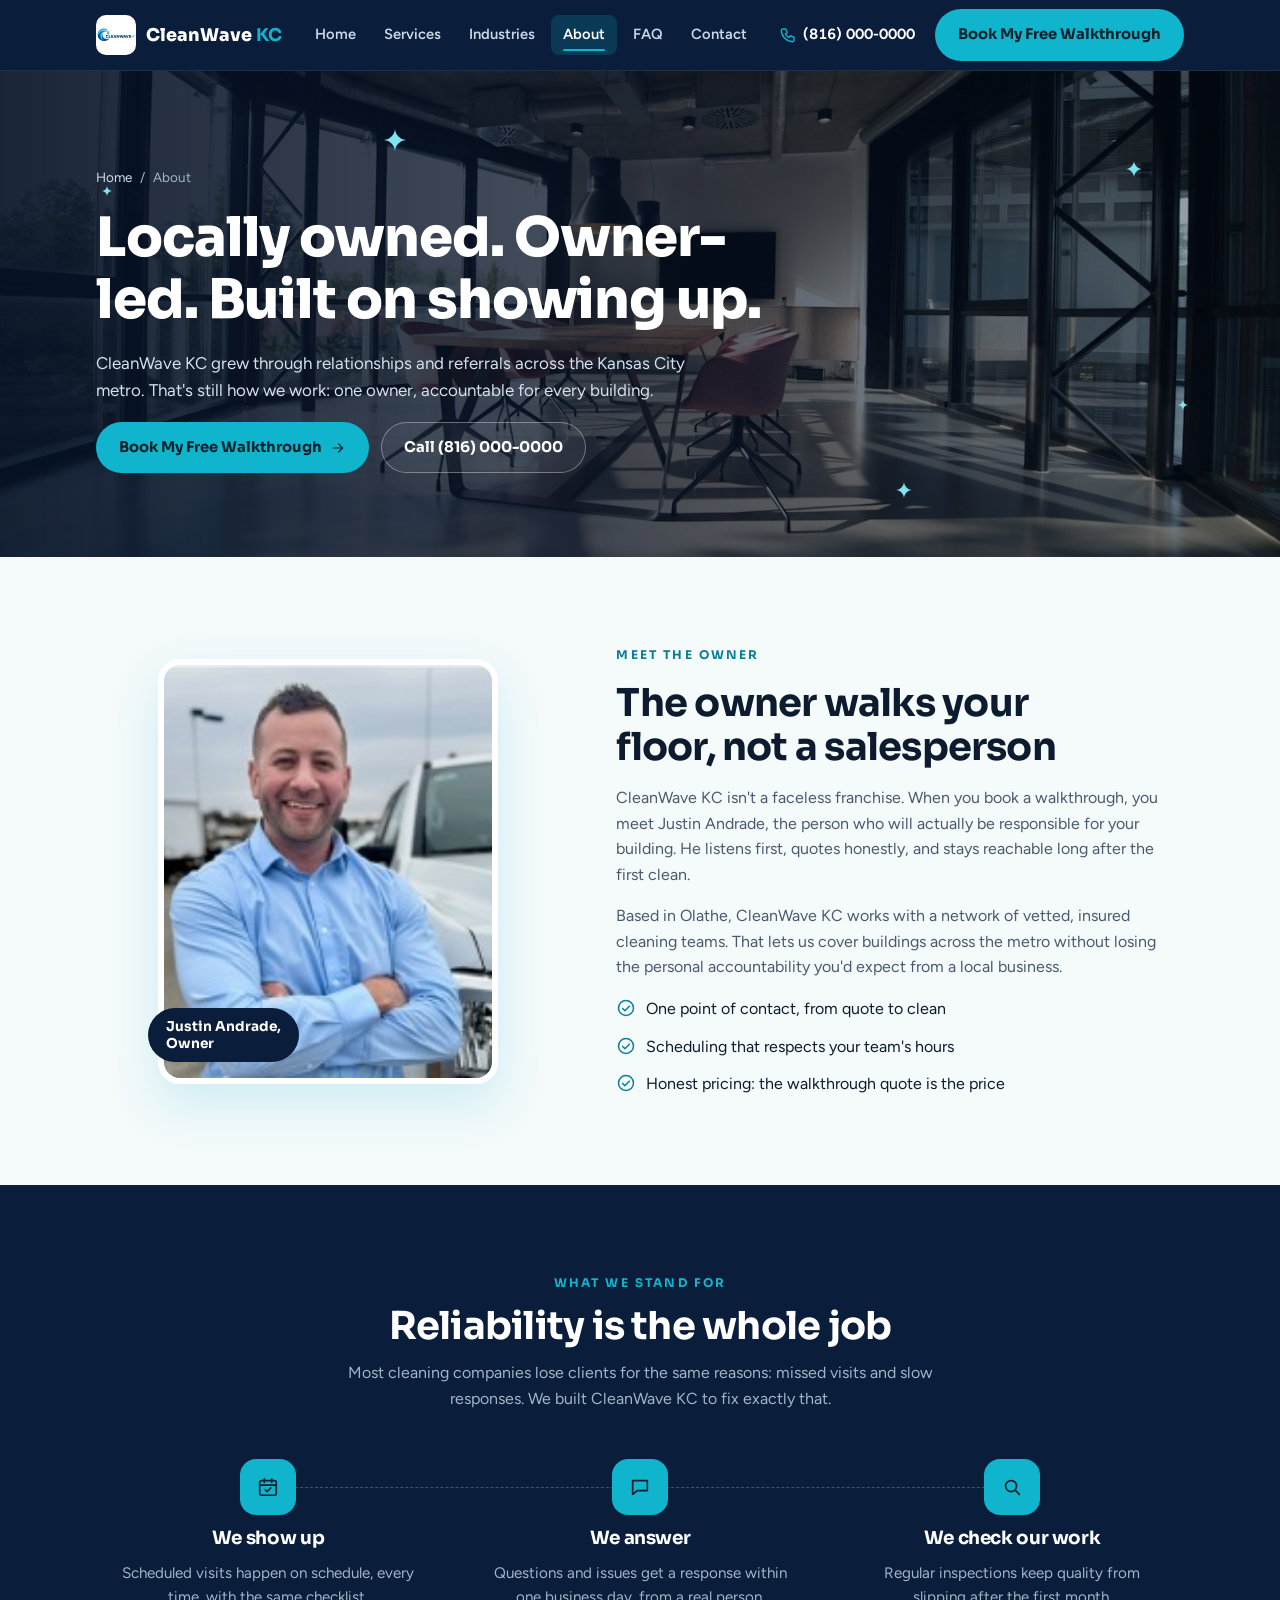
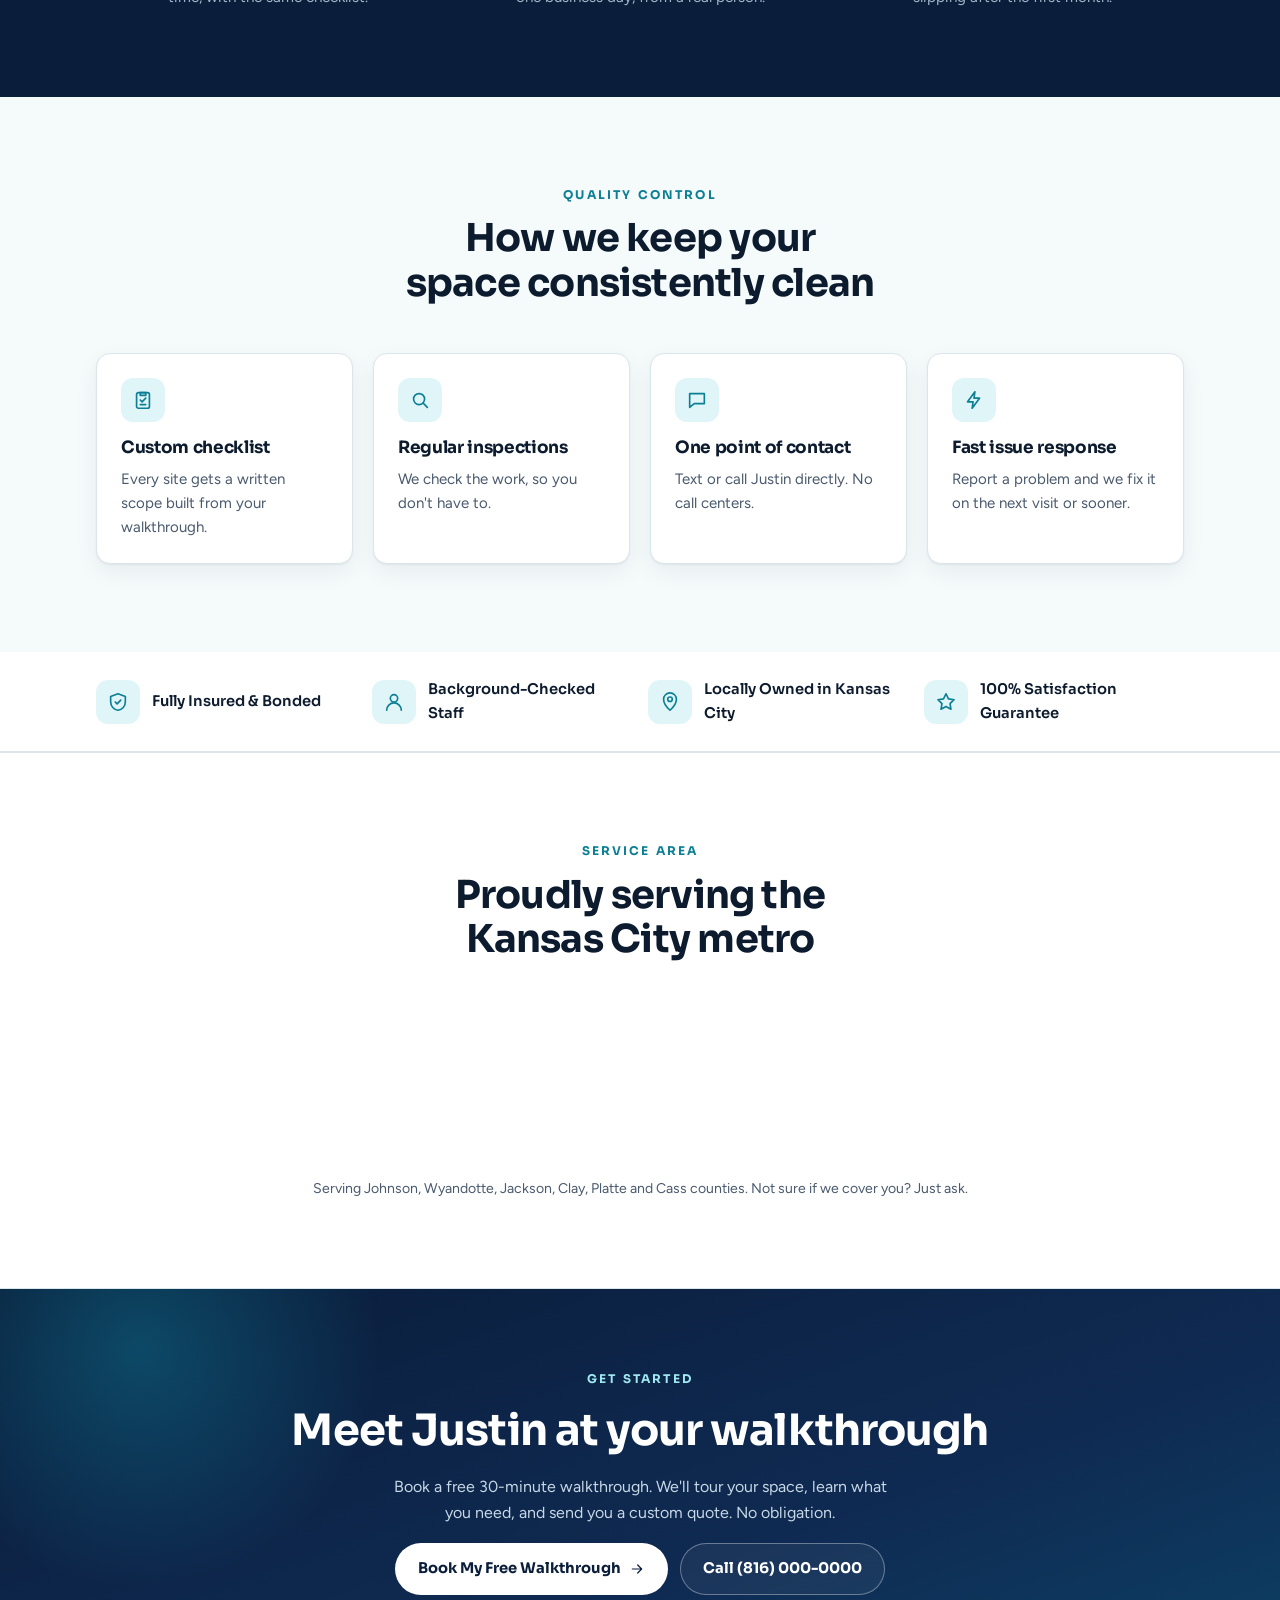
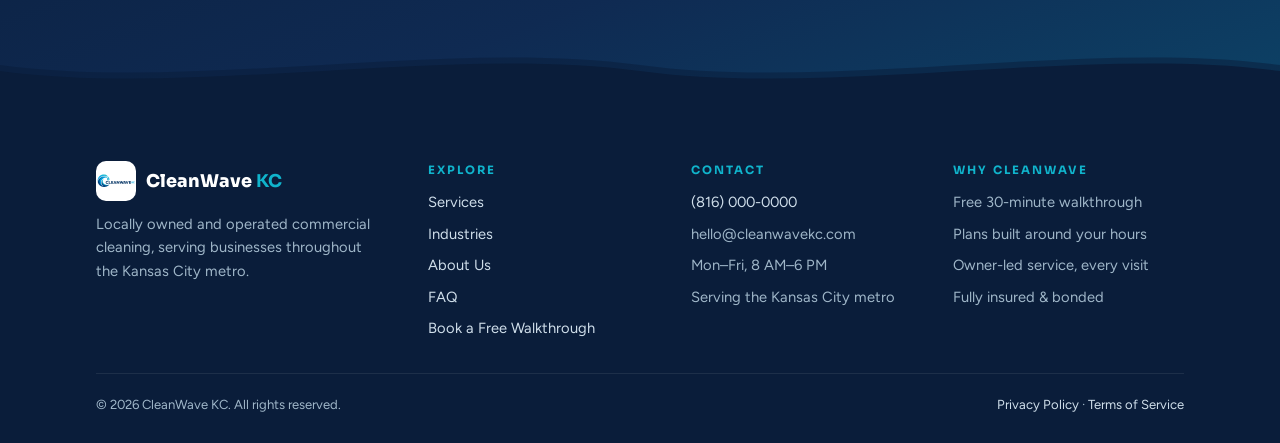
==== about.html @ 4d19da0a "CleanWave KC multi-page website Co-Authored-By: Claude Opus 5.5 <noreply@anthropic.com> Claude-Sessi" ====
<!doctype html>
<html lang="en">
<head>
<meta charset="utf-8">
<meta name="viewport" content="width=device-width, initial-scale=1, viewport-fit=cover">
<title>About · CleanWave KC</title>
<meta name="claude:viewport-fit-sides" content="cover">
<link rel="preconnect" href="https://fonts.googleapis.com"><link rel="preconnect" href="https://fonts.gstatic.com" crossorigin><link rel="stylesheet" href="https://fonts.googleapis.com/css2?family=Sora:wght@500;600;700;800&family=Figtree:wght@400;500;600;700&display=swap">
<link rel="stylesheet" href="styles.css">
<style>:root{padding-top:env(safe-area-inset-top,0px);padding-bottom:env(safe-area-inset-bottom,0px)}[hidden]{display:none!important}</style>
</head>
<body>
<svg width="0" height="0" style="position:absolute" aria-hidden="true"><defs>
<symbol id="i-check" viewBox="0 0 24 24"><circle cx="12" cy="12" r="9"/><path d="m8 12.5 2.7 2.7L16 9.8"/></symbol>
<symbol id="i-x" viewBox="0 0 24 24"><circle cx="12" cy="12" r="9"/><path d="m9 9 6 6M15 9l-6 6"/></symbol>
<symbol id="i-arrow" viewBox="0 0 24 24"><path d="M5 12h14M13 6l6 6-6 6"/></symbol>
<symbol id="i-phone" viewBox="0 0 24 24"><path d="M5 4h4l2 5-2.5 1.5a11 11 0 0 0 5 5L15 13l5 2v4a2 2 0 0 1-2 2A16 16 0 0 1 3 6a2 2 0 0 1 2-2"/></symbol>
<symbol id="i-mail" viewBox="0 0 24 24"><rect x="3" y="5" width="18" height="14" rx="2"/><path d="m3 7 9 6 9-6"/></symbol>
<symbol id="i-clock" viewBox="0 0 24 24"><circle cx="12" cy="12" r="9"/><path d="M12 7v5l3 2"/></symbol>
<symbol id="i-shield" viewBox="0 0 24 24"><path d="M12 3 4 6v6c0 4.5 3.4 8.3 8 9 4.6-.7 8-4.5 8-9V6z"/><path d="m9 12 2 2 4-4"/></symbol>
<symbol id="i-user" viewBox="0 0 24 24"><circle cx="12" cy="8" r="4"/><path d="M4 21a8 8 0 0 1 16 0"/></symbol>
<symbol id="i-pin" viewBox="0 0 24 24"><path d="M12 21s-7-6.2-7-12a7 7 0 0 1 14 0c0 5.8-7 12-7 12z"/><circle cx="12" cy="9" r="2.5"/></symbol>
<symbol id="i-star" viewBox="0 0 24 24"><path d="m12 3 2.7 5.6 6.1.9-4.4 4.3 1 6.1L12 17l-5.4 2.9 1-6.1-4.4-4.3 6.1-.9z"/></symbol>
<symbol id="i-cal" viewBox="0 0 24 24"><rect x="3" y="5" width="18" height="16" rx="2"/><path d="M3 10h18M8 3v4M16 3v4M9 15l2 2 4-4"/></symbol>
<symbol id="i-clip" viewBox="0 0 24 24"><rect x="5" y="4" width="14" height="17" rx="2"/><path d="M9 4h6v3H9zM9 12l2 2 4-4M9 17h6"/></symbol>
<symbol id="i-walk" viewBox="0 0 24 24"><circle cx="13" cy="4" r="2"/><path d="m9 21 2-6 3 3v3M7 12l3-4 4 1 3 3M11 15l-1-5"/></symbol>
<symbol id="i-doc" viewBox="0 0 24 24"><path d="M6 3h8l4 4v14H6z"/><path d="M14 3v4h4M9 12h6M9 16h6"/></symbol>
<symbol id="i-search" viewBox="0 0 24 24"><circle cx="11" cy="11" r="6"/><path d="m20 20-4.5-4.5"/></symbol>
<symbol id="i-chat" viewBox="0 0 24 24"><path d="M4 5h16v11H9l-5 4z"/></symbol>
<symbol id="i-bolt" viewBox="0 0 24 24"><path d="M13 3 5 14h6l-1 7 8-11h-6z"/></symbol>
<symbol id="i-menu" viewBox="0 0 24 24"><path d="M4 7h16M4 12h16M4 17h16"/></symbol>
<symbol id="i-leaf" viewBox="0 0 24 24"><path d="M5 19c0-8 5-14 15-14 0 10-6 15-14 15"/><path d="M5 19 13 11"/></symbol>
<symbol id="i-key" viewBox="0 0 24 24"><circle cx="8" cy="14" r="4"/><path d="m11 11 9-9M17 5l2 2M15 7l2 2"/></symbol>
</defs></svg>
<header class="top">
  <div class="wrap">
    <a class="logo" href="index.html"><img src="img/logo.png" alt="CleanWave KC logo"><span>CleanWave <b>KC</b></span></a>
    <nav class="nav" aria-label="Main"><a href="index.html">Home</a><a href="services.html">Services</a><a href="industries.html">Industries</a><a href="about.html" aria-current="page">About</a><a href="faq.html">FAQ</a><a href="quote.html">Contact</a></nav>
    <a class="phone" href="tel:+18160000000"><svg class="ico"><use href="#i-phone"/></svg>(816) 000-0000</a>
    <a class="btn btn-teal" href="quote.html">Book My Free Walkthrough</a>
    <button class="burger" id="burger" aria-label="Open menu" aria-expanded="false"><svg class="ico" style="width:26px;height:26px"><use href="#i-menu"/></svg></button>
  </div>
  <nav class="mnav" id="mnav" aria-label="Mobile"><a href="index.html">Home</a><a href="services.html">Services</a><a href="industries.html">Industries</a><a href="about.html" aria-current="page">About</a><a href="faq.html">FAQ</a><a href="quote.html">Contact</a><a href="tel:+18160000000">Call (816) 000-0000</a><a class="btn btn-teal" href="quote.html">Book My Free Walkthrough</a></nav>
</header>
<main>
<section class="hero phero" style="background-image:url('img/hero-about.jpg')">
  <div class="wrap">
    <nav class="crumbs" aria-label="Breadcrumb"><a href="index.html">Home</a><span>/</span><span>About</span></nav>
    <h1>Locally owned. Owner-led. Built on showing up.</h1>
    <p class="lede">CleanWave KC grew through relationships and referrals across the Kansas City metro. That's still how we work: one owner, accountable for every building.</p>
    <div class="ctas"><a class="btn btn-teal" href="quote.html">Book My Free Walkthrough <svg class="ico"><use href="#i-arrow"/></svg></a><a class="btn btn-ghost" href="tel:+18160000000">Call (816) 000-0000</a></div>
  </div>
</section>
<section class="sec"><div class="wrap owner">
  <div class="photo"><img src="img/justin.jpg" alt="Justin Andrade, owner of CleanWave KC"><span class="tag">Justin Andrade,<br>Owner</span></div>
  <div class="copy">
    <span class="eyebrow">Meet the owner</span>
    <h2>The owner walks your floor, not a salesperson</h2>
    <p>CleanWave KC isn't a faceless franchise. When you book a walkthrough, you meet Justin Andrade, the person who will actually be responsible for your building. He listens first, quotes honestly, and stays reachable long after the first clean.</p>
    <p>Based in Olathe, CleanWave KC works with a network of vetted, insured cleaning teams. That lets us cover buildings across the metro without losing the personal accountability you'd expect from a local business.</p>
    <ul class="ticks"><li><svg class="ico"><use href="#i-check"/></svg>One point of contact, from quote to clean</li><li><svg class="ico"><use href="#i-check"/></svg>Scheduling that respects your team's hours</li><li><svg class="ico"><use href="#i-check"/></svg>Honest pricing: the walkthrough quote is the price</li></ul>
  </div>
</div></section>
<section class="sec band"><div class="wrap">
  <div class="head"><span class="eyebrow">What we stand for</span><h2>Reliability is the whole job</h2><p>Most cleaning companies lose clients for the same reasons: missed visits and slow responses. We built CleanWave KC to fix exactly that.</p></div>
  <div class="steps">
    <div class="step"><span class="badge"><svg class="ico"><use href="#i-cal"/></svg></span><h3>We show up</h3><p>Scheduled visits happen on schedule, every time, with the same checklist.</p></div>
    <div class="step"><span class="badge"><svg class="ico"><use href="#i-chat"/></svg></span><h3>We answer</h3><p>Questions and issues get a response within one business day, from a real person.</p></div>
    <div class="step"><span class="badge"><svg class="ico"><use href="#i-search"/></svg></span><h3>We check our work</h3><p>Regular inspections keep quality from slipping after the first month.</p></div>
  </div>
</div></section>
<section class="sec"><div class="wrap">
  <div class="head"><span class="eyebrow">Quality control</span><h2>How we keep your space consistently clean</h2></div>
  <div class="grid g4">
  <article class="card"><span class="badge"><svg class="ico"><use href="#i-clip"/></svg></span><h3>Custom checklist</h3><p>Every site gets a written scope built from your walkthrough.</p></article>
  <article class="card"><span class="badge"><svg class="ico"><use href="#i-search"/></svg></span><h3>Regular inspections</h3><p>We check the work, so you don't have to.</p></article>
  <article class="card"><span class="badge"><svg class="ico"><use href="#i-chat"/></svg></span><h3>One point of contact</h3><p>Text or call Justin directly. No call centers.</p></article>
  <article class="card"><span class="badge"><svg class="ico"><use href="#i-bolt"/></svg></span><h3>Fast issue response</h3><p>Report a problem and we fix it on the next visit or sooner.</p></article>
</div>
</div></section>
<section class="trust" aria-label="Why businesses trust us"><div class="wrap">
  <div><span class="badge"><svg class="ico"><use href="#i-shield"/></svg></span>Fully Insured &amp; Bonded</div>
  <div><span class="badge"><svg class="ico"><use href="#i-user"/></svg></span>Background-Checked Staff</div>
  <div><span class="badge"><svg class="ico"><use href="#i-pin"/></svg></span>Locally Owned in Kansas City</div>
  <div><span class="badge"><svg class="ico"><use href="#i-star"/></svg></span>100% Satisfaction Guarantee</div>
</div></section>
<section class="sec alt" id="area"><div class="wrap">
  <div class="head"><span class="eyebrow">Service area</span><h2>Proudly serving the Kansas City metro</h2></div>
  <div class="chips"><span>Kansas City, MO</span><span>Kansas City, KS</span><span>Overland Park</span><span>Olathe</span><span>Lenexa</span><span>Shawnee</span><span>Leawood</span><span>Lee's Summit</span><span>Independence</span><span>Blue Springs</span><span>North Kansas City</span><span>Liberty</span><span>Raytown</span><span>Gladstone</span></div>
  <p class="note area-note">Serving Johnson, Wyandotte, Jackson, Clay, Platte and Cass counties. Not sure if we cover you? Just ask.</p>
</div></section>
<section class="cta"><div class="wrap">
  <span class="eyebrow" style="color:#9fe7f1">Get started</span>
  <h2>Meet Justin at your walkthrough</h2><p>Book a free 30-minute walkthrough. We'll tour your space, learn what you need, and send you a custom quote. No obligation.</p>
  <div class="ctas"><a class="btn btn-white" href="quote.html">Book My Free Walkthrough <svg class="ico"><use href="#i-arrow"/></svg></a><a class="btn btn-ghost" href="tel:+18160000000">Call (816) 000-0000</a></div>
</div></section>
</main>
<footer>
  <div class="wrap">
    <div>
      <a class="logo" href="index.html"><img src="img/logo.png" alt=""><span>CleanWave <b>KC</b></span></a>
      <p style="font-size:.92rem;max-width:32ch">Locally owned and operated commercial cleaning, serving businesses throughout the Kansas City metro.</p>
    </div>
    <div><h4>Explore</h4><ul><li><a href="services.html">Services</a></li><li><a href="industries.html">Industries</a></li><li><a href="about.html">About Us</a></li><li><a href="faq.html">FAQ</a></li><li><a href="quote.html">Book a Free Walkthrough</a></li></ul></div>
    <div><h4>Contact</h4><ul><li><a href="tel:+18160000000">(816) 000-0000</a></li><li>hello@cleanwavekc.com</li><li>Mon–Fri, 8 AM–6 PM</li><li>Serving the Kansas City metro</li></ul></div>
    <div><h4>Why CleanWave</h4><ul><li>Free 30-minute walkthrough</li><li>Plans built around your hours</li><li>Owner-led service, every visit</li><li>Fully insured &amp; bonded</li></ul></div>
    <div class="legal"><span>© 2026 CleanWave KC. All rights reserved.</span><span><a href="privacy-policy.html">Privacy Policy</a> · <a href="terms.html">Terms of Service</a></span></div>
  </div>
</footer>
<script src="site.js"></script>
</body>
</html>
---- styles.css ----
/* CleanWave KC — shared styles. Layout: navy brand bands alternate with pale-mist sections in one 1120px column. */
:root{
  --navy:#0a1d3a; --teal:#10b4cc; --teal-ink:#0b7f95; --teal-soft:#dff5f8;
  --bg:#f5fafb; --surface:#ffffff; --ink:#0d1b2e; --ink-2:#4a5a6e; --line:#dbe6ea; --muted-x:#b0b9c4;
  --on-band:#eaf4f7; --on-band-2:#9fb6c8; --band:#0a1d3a; --band-2:#0f2a52; --btn-dark:#0a1d3a;
  --display:"Sora",ui-sans-serif,system-ui,-apple-system,"Segoe UI",sans-serif;
  --body:"Figtree",ui-sans-serif,system-ui,-apple-system,"Segoe UI",sans-serif;
  --r:14px; --shadow:0 1px 2px rgba(10,29,58,.06),0 8px 24px rgba(10,29,58,.06);
}
@media (prefers-color-scheme: dark){:root:not([data-theme="light"]){
  --bg:#07131f; --surface:#0e1e30; --ink:#e8f1f6; --ink-2:#a3b4c5; --line:#1d3247; --muted-x:#5d6f82;
  --teal-ink:#4fd3e6; --teal-soft:#0f3340; --band:#040d18; --band-2:#0a1c33; --btn-dark:#10b4cc;
  --shadow:0 1px 2px rgba(0,0,0,.3),0 8px 24px rgba(0,0,0,.25); color-scheme:dark }}
:root[data-theme="dark"]{
  --bg:#07131f; --surface:#0e1e30; --ink:#e8f1f6; --ink-2:#a3b4c5; --line:#1d3247; --muted-x:#5d6f82;
  --teal-ink:#4fd3e6; --teal-soft:#0f3340; --band:#040d18; --band-2:#0a1c33; --btn-dark:#10b4cc;
  --shadow:0 1px 2px rgba(0,0,0,.3),0 8px 24px rgba(0,0,0,.25); color-scheme:dark }

*{box-sizing:border-box}
html{scroll-behavior:smooth}
@media (prefers-reduced-motion:reduce){html{scroll-behavior:auto}*{transition:none!important}}
body{margin:0;background:var(--bg);color:var(--ink);font-family:var(--body);font-size:16px;line-height:1.6;-webkit-font-smoothing:antialiased}
body::before{content:"";position:fixed;inset:0 0 auto;height:env(safe-area-inset-top,0px);z-index:60;background:var(--navy)}
img{max-width:100%}
h1,h2,h3{font-family:var(--display);line-height:1.15;text-wrap:balance;margin:0;letter-spacing:-.02em}
p{margin:0}
a{color:inherit}
:focus-visible{outline:3px solid var(--teal);outline-offset:3px;border-radius:6px}
.wrap{max-width:1120px;margin:0 auto;padding-left:max(16px,env(safe-area-inset-left,0px));padding-right:max(16px,env(safe-area-inset-right,0px))}
.sec{padding-block:88px}
.sec.tight{padding-top:0}
.eyebrow{font-family:var(--display);font-size:.75rem;font-weight:700;letter-spacing:.18em;text-transform:uppercase;color:var(--teal-ink)}
.head{display:grid;gap:12px;max-width:660px;margin:0 auto 48px;text-align:center}
.head h2{font-size:clamp(1.7rem,3.4vw,2.4rem)}
.head p{color:var(--ink-2)}
.btn{display:inline-flex;align-items:center;gap:8px;font-family:var(--display);font-weight:700;font-size:.92rem;text-decoration:none;border-radius:999px;padding:13px 22px;border:1.5px solid transparent;cursor:pointer;transition:transform .15s;white-space:nowrap}
.btn:hover{transform:translateY(-1px)}
.btn-teal{background:var(--teal);color:#04202a}
.btn-ghost{border-color:rgba(255,255,255,.35);color:#fff;background:rgba(255,255,255,.05)}
.btn-white{background:#fff;color:#0a1d3a}
.btn-navy{background:var(--btn-dark);color:#fff}
.ico{width:22px;height:22px;stroke:currentColor;fill:none;stroke-width:1.8;stroke-linecap:round;stroke-linejoin:round}
.btn .ico{width:16px;height:16px}
.center{display:flex;justify-content:center;margin-top:36px}
.link{font-weight:700;font-size:.92rem;color:var(--teal-ink);text-decoration:none}
.link:hover{text-decoration:underline}
.note{font-size:.88rem;color:var(--ink-2)}

/* header */
.top{position:sticky;top:env(safe-area-inset-top,0px);z-index:50;background:var(--navy);color:#fff;border-bottom:1px solid rgba(255,255,255,.08)}
.top .wrap{display:flex;align-items:center;gap:20px;height:70px}
.logo{display:flex;align-items:center;gap:10px;text-decoration:none;font-family:var(--display);font-weight:800;font-size:1.1rem;color:#fff}
.logo img{width:40px;height:40px;border-radius:10px;background:#fff}
.logo b{color:var(--teal)}
.nav{display:flex;gap:4px;margin-left:auto}
.nav a{text-decoration:none;font-weight:600;font-size:.92rem;color:#c9d8e6;padding:8px 12px;border-radius:8px}
.nav a:hover{color:#fff;background:rgba(255,255,255,.06)}
.nav a[aria-current="page"]{color:#fff;background:rgba(16,180,204,.18)}
.phone{display:flex;align-items:center;gap:6px;text-decoration:none;font-weight:700;font-size:.92rem;font-variant-numeric:tabular-nums;color:#fff}
.phone .ico{width:18px;height:18px;color:var(--teal)}
.burger{display:none;margin-left:auto;background:none;border:0;color:#fff;padding:8px;cursor:pointer}
.mnav{display:none}
@media (max-width:1060px){
  .nav,.top .phone,.top .btn{display:none}
  .burger{display:block}
  .mnav.open{display:grid;gap:2px;padding:6px max(16px,env(safe-area-inset-right,0px)) 18px max(16px,env(safe-area-inset-left,0px));background:var(--navy)}
  .mnav a{padding:11px 0;text-decoration:none;font-weight:600;color:#dbe7f1;border-bottom:1px solid rgba(255,255,255,.07)}
  .mnav a[aria-current="page"]{color:var(--teal)}
  .mnav .btn{margin-top:12px;justify-content:center;border:0;color:#04202a}
}

/* heroes */
.hero{position:relative;color:#fff;background:#0a1d3a center/cover no-repeat;overflow:hidden}
.hero::before{content:"";position:absolute;inset:0;background:linear-gradient(180deg,rgba(6,18,38,.7) 0%,rgba(6,18,38,.8) 60%,rgba(6,18,38,.93) 100%)}
.hero .wrap{position:relative;display:grid;justify-items:center;text-align:center;gap:22px;padding-block:100px 60px}
.pill{border:1px solid rgba(255,255,255,.25);border-radius:999px;padding:6px 16px;font-family:var(--display);font-size:.7rem;font-weight:700;letter-spacing:.16em;color:#9fe7f1;background:rgba(255,255,255,.05);text-transform:uppercase}
.hero h1{font-size:clamp(2.3rem,6vw,4rem);font-weight:800;max-width:15ch}
.hero h1 em{font-style:normal;color:var(--teal)}
.hero .lede{max-width:58ch;color:#d4e1ec;font-size:1.06rem}
.ctas{display:flex;gap:12px;flex-wrap:wrap;justify-content:center}
.proof{display:flex;flex-wrap:wrap;justify-content:center;gap:10px 26px;margin-top:18px;font-size:.88rem;color:#b9cddc}
.proof span{display:flex;align-items:center;gap:7px}
.proof .ico{width:16px;height:16px;color:var(--teal)}
/* inner page hero: left-aligned, image shows through more */
.phero::before{background:linear-gradient(90deg,rgba(6,18,38,.92) 0%,rgba(6,18,38,.75) 45%,rgba(6,18,38,.35) 100%)}
.phero .wrap{justify-items:start;text-align:left;padding-block:96px 84px;gap:18px}
.phero h1{font-size:clamp(2.1rem,5vw,3.4rem);max-width:17ch}
.phero .ctas{justify-content:flex-start}
.crumbs{font-size:.84rem;color:#9fb6c8;display:flex;gap:8px}
.crumbs a{color:#cfdeea;text-decoration:none}
.crumbs a:hover{color:#fff}
.phero.small .wrap{padding-block:72px 60px}
@media (max-width:640px){.phero::before{background:linear-gradient(180deg,rgba(6,18,38,.78),rgba(6,18,38,.9))}}

/* trust bar */
.trust{background:var(--surface);border-bottom:1px solid var(--line)}
.trust .wrap{display:grid;grid-template-columns:repeat(4,1fr);gap:16px;padding-block:26px}
.trust div{display:flex;align-items:center;gap:12px;font-family:var(--display);font-weight:600;font-size:.92rem}
.badge{flex:none;width:44px;height:44px;border-radius:12px;display:grid;place-items:center;background:var(--teal-soft);color:var(--teal-ink)}
@media (max-width:760px){.trust .wrap{grid-template-columns:1fr 1fr}}

/* grids & cards */
.grid{display:grid;gap:20px}
.g4{grid-template-columns:repeat(4,1fr)} .g3{grid-template-columns:repeat(3,1fr)} .g2{grid-template-columns:repeat(2,1fr)}
@media (max-width:980px){.g4,.g3{grid-template-columns:1fr 1fr}}
@media (max-width:600px){.g4,.g3,.g2{grid-template-columns:1fr}}
.card{background:var(--surface);border:1px solid var(--line);border-radius:var(--r);padding:24px;display:grid;align-content:start;gap:10px;box-shadow:var(--shadow);min-width:0}
.card .badge{margin-bottom:6px}
.card h3{font-size:1.06rem}
.card p{color:var(--ink-2);font-size:.94rem}
.pcard{background:var(--surface);border:1px solid var(--line);border-radius:var(--r);overflow:hidden;display:grid;grid-template-rows:auto 1fr;box-shadow:var(--shadow);text-decoration:none;color:inherit;min-width:0;transition:transform .2s}
a.pcard:hover{transform:translateY(-3px)}
.pcard img{display:block;width:100%;aspect-ratio:3/2;object-fit:cover}
.pcard div{padding:20px 22px 22px;display:grid;gap:8px;align-content:start}
.pcard h3{font-size:1.06rem}
.pcard p{color:var(--ink-2);font-size:.93rem}
.pcard .link{margin-top:4px}

/* surface band */
.alt{background:var(--surface);border-block:1px solid var(--line)}

/* switching */
.vs{display:grid;grid-template-columns:1fr 1fr;gap:20px;max-width:900px;margin:0 auto}
@media (max-width:700px){.vs{grid-template-columns:1fr}}
.vs > div{border-radius:var(--r);padding:28px;display:grid;gap:16px;align-content:start}
.vs .bad{background:var(--bg);border:1px solid var(--line)}
.vs .good{background:#0a1d3a;color:#fff}
.vs h3{font-size:1.05rem}
.ticks{list-style:none;margin:0;padding:0;display:grid;gap:12px}
.ticks li{display:flex;gap:10px;align-items:flex-start}
.ticks .ico{flex:none;width:20px;height:20px;margin-top:2px;color:var(--teal-ink)}
.vs .bad li{color:var(--ink-2)} .vs .bad .ico{color:var(--muted-x)}
.vs .good .ico{color:var(--teal)}

/* how it works band */
.band{background:var(--band);color:var(--on-band)}
.band h2{color:#fff}
.band .head p{color:var(--on-band-2)} .band .eyebrow{color:var(--teal)}
.steps{display:grid;grid-template-columns:repeat(3,1fr);gap:28px;position:relative}
.steps::before{content:"";position:absolute;top:28px;left:16%;right:16%;border-top:1.5px dashed rgba(159,231,241,.3)}
.step{display:grid;justify-items:center;text-align:center;gap:12px;position:relative}
.step .badge{width:56px;height:56px;border-radius:16px;background:var(--teal);color:#04202a}
.step .num{font-family:var(--display);font-weight:700;font-size:.78rem;letter-spacing:.16em;text-transform:uppercase;color:#9fe7f1}
.step h3{font-size:1.15rem;color:#fff}
.step p{color:var(--on-band-2);max-width:30ch;font-size:.95rem}
@media (max-width:760px){.steps{grid-template-columns:1fr}.steps::before{display:none}}
.light-steps .step h3{color:var(--ink)} .light-steps .step p{color:var(--ink-2)} .light-steps .step .num{color:var(--teal-ink)} .light-steps.steps::before{border-color:var(--line)}

/* split rows */
.split{display:grid;grid-template-columns:1fr 1fr;gap:56px;align-items:center}
.split + .split{margin-top:72px}
.split.flip .media{order:2}
.split .media img{display:block;width:100%;aspect-ratio:4/3;object-fit:cover;border-radius:18px;box-shadow:var(--shadow)}
.split .copy{display:grid;gap:14px;min-width:0}
.split h2{font-size:clamp(1.6rem,3vw,2.1rem)}
.split .copy > p{color:var(--ink-2)}
.tagline{font-family:var(--display);font-weight:600;font-size:.84rem;color:var(--teal-ink)}
@media (max-width:860px){.split{grid-template-columns:1fr;gap:24px}.split.flip .media{order:0}}

/* checklist */
.checks{list-style:none;margin:0;padding:24px;display:grid;grid-template-columns:1fr 1fr;gap:14px 24px;background:var(--surface);border:1px solid var(--line);border-radius:var(--r);box-shadow:var(--shadow)}
@media (max-width:520px){.checks{grid-template-columns:1fr}}
.checks li{display:flex;gap:10px;align-items:flex-start;font-weight:500}
.checks .ico{flex:none;width:20px;height:20px;color:var(--teal-ink);margin-top:2px}

/* testimonials */
.quote-card{background:var(--surface);border:1px dashed var(--line);border-radius:var(--r);padding:26px;display:grid;gap:14px;align-content:start;margin:0}
.stars{color:#f5b301;letter-spacing:2px}
.quote-card blockquote{margin:0;font-size:1.02rem}
.quote-card .who{font-size:.88rem;color:var(--ink-2);font-weight:600}
.ph{font-family:var(--display);font-size:.66rem;font-weight:700;letter-spacing:.14em;text-transform:uppercase;color:var(--teal-ink);background:var(--teal-soft);border-radius:999px;padding:3px 9px;justify-self:start}

/* owner */
.owner{display:grid;grid-template-columns:.9fr 1.1fr;gap:56px;align-items:center}
@media (max-width:860px){.owner{grid-template-columns:1fr}}
.photo{position:relative;justify-self:center;width:min(340px,100%)}
.photo img{display:block;width:100%;aspect-ratio:4/5;object-fit:cover;border-radius:22px;border:6px solid var(--surface);box-shadow:0 20px 50px rgba(16,180,204,.18)}
.photo .tag{position:absolute;left:-10px;bottom:22px;background:#0a1d3a;color:#fff;border-radius:999px;padding:10px 18px;font-family:var(--display);font-weight:700;font-size:.85rem;line-height:1.25}
.owner .copy{display:grid;gap:16px}
.owner h2{font-size:clamp(1.7rem,3.4vw,2.4rem)}
.owner .copy > p{color:var(--ink-2)}

/* chips */
.chips{display:flex;flex-wrap:wrap;justify-content:center;gap:10px;max-width:860px;margin:0 auto}
.chips span{background:var(--bg);border:1px solid var(--line);border-radius:999px;padding:8px 16px;font-weight:600;font-size:.92rem}
.area-note{text-align:center;margin-top:24px}

/* faq */
.faq{max-width:780px;margin:0 auto;display:grid;gap:12px}
.faq h3{font-size:.8rem;letter-spacing:.16em;text-transform:uppercase;color:var(--teal-ink);margin:24px 0 4px}
.faq h3:first-child{margin-top:0}
.faq details{background:var(--surface);border:1px solid var(--line);border-radius:12px;padding:0 22px}
.faq summary{cursor:pointer;list-style:none;display:flex;justify-content:space-between;align-items:center;gap:16px;padding:18px 0;font-family:var(--display);font-weight:600}
.faq summary::-webkit-details-marker{display:none}
.faq summary::after{content:"+";font-size:1.4rem;color:var(--teal-ink);flex:none;transition:transform .2s}
.faq details[open] summary::after{transform:rotate(45deg)}
.faq details p{padding-bottom:18px;color:var(--ink-2)}

/* CTA band */
.cta{background:linear-gradient(160deg,var(--band) 0%,var(--band-2) 60%,#0a5a7a 140%);color:#fff;text-align:center}
.cta .wrap{display:grid;justify-items:center;gap:18px;padding-block:80px}
.cta h2{font-size:clamp(1.9rem,4vw,2.7rem)}
.cta p{color:#c6d7e5;max-width:52ch}

/* quote page */
.qgrid{display:grid;grid-template-columns:1.25fr .75fr;gap:40px;align-items:start}
@media (max-width:900px){.qgrid{grid-template-columns:1fr}}
.aside{display:grid;gap:20px}
.contact{display:grid;gap:16px;background:#0a1d3a;color:#fff;border-radius:18px;padding:26px}
.contact h3{font-size:1.05rem}
.contact .row{display:flex;align-items:center;gap:12px}
.contact .badge{background:rgba(16,180,204,.15);color:var(--teal);width:40px;height:40px}
.contact small{display:block;color:#8fa9bd;font-size:.74rem;text-transform:uppercase;letter-spacing:.1em;font-weight:600}
.contact a,.contact .v{font-weight:700;text-decoration:none;font-variant-numeric:tabular-nums;color:#fff}
.form{background:var(--surface);color:var(--ink);border:1px solid var(--line);border-radius:20px;padding:30px;box-shadow:var(--shadow);min-width:0}
.progress{display:flex;gap:6px;margin-bottom:6px}
.progress i{flex:1;height:5px;border-radius:9px;background:var(--line)}
.progress i.on{background:var(--teal)}
.stepl{font-size:.8rem;font-weight:600;color:var(--ink-2);margin-bottom:18px}
.fields{display:grid;grid-template-columns:1fr 1fr;gap:14px}
@media (max-width:520px){.fields{grid-template-columns:1fr}}
.full{grid-column:1/-1}
.f label{display:block;font-size:.84rem;font-weight:600;margin-bottom:6px}
.f input,.f select,.f textarea{width:100%;font:inherit;font-size:.95rem;color:var(--ink);background:var(--bg);border:1.5px solid var(--line);border-radius:10px;padding:11px 12px}
.f input:focus,.f select:focus,.f textarea:focus{outline:none;border-color:var(--teal)}
.f textarea{min-height:84px;resize:vertical}
.boxes{display:grid;grid-template-columns:1fr 1fr;gap:8px}
@media (max-width:520px){.boxes{grid-template-columns:1fr}}
.boxes label,.consent{display:flex;gap:9px;align-items:flex-start;font-weight:500;font-size:.88rem;margin:0}
.boxes input,.consent input{width:auto;margin-top:4px;accent-color:#10b4cc}
.consent{font-size:.78rem;color:var(--ink-2);line-height:1.5}
.consent a{color:var(--teal-ink)}
fieldset.qs{border:0;padding:0;margin:0;min-width:0}
.factions{display:flex;justify-content:space-between;gap:12px;margin-top:22px}
.btn-back{background:none;border:1.5px solid var(--line);color:var(--ink)}
.err{color:#d9480f;font-size:.85rem;font-weight:600;margin-top:12px}
.embed-note{margin-top:14px;font-size:.78rem;color:var(--ink-2);display:flex;gap:6px;align-items:flex-start}
.embed-note .ico{width:15px;height:15px;flex:none;margin-top:2px;color:var(--teal-ink)}

/* docs & messages */
.doc{max-width:760px;margin:0 auto;display:grid;gap:16px}
.doc h2{font-size:1.2rem;margin-top:16px}
.doc p,.doc li{color:var(--ink-2)}
.doc ul{margin:0;padding-left:20px;display:grid;gap:6px}
.doc a{color:var(--teal-ink)}
.cal{max-width:760px;margin:0 auto;border:2px dashed var(--line);border-radius:18px;background:var(--surface);padding:36px 20px;display:grid;gap:14px;justify-items:center;text-align:center}
.slots{display:flex;flex-wrap:wrap;gap:8px;justify-content:center}
.slots span{border:1.5px solid var(--line);border-radius:10px;padding:8px 14px;font-weight:600;font-size:.9rem;font-variant-numeric:tabular-nums}

/* footer */
footer{background:var(--band);color:var(--on-band-2)}
footer .wrap{display:grid;grid-template-columns:1.3fr 1fr 1fr 1fr;gap:32px;padding-block:56px 28px}
@media (max-width:860px){footer .wrap{grid-template-columns:1fr 1fr}}
@media (max-width:520px){footer .wrap{grid-template-columns:1fr}}
footer h4{margin:0 0 12px;font-family:var(--display);font-size:.72rem;letter-spacing:.18em;text-transform:uppercase;color:var(--teal)}
footer ul{list-style:none;margin:0;padding:0;display:grid;gap:8px;font-size:.92rem}
footer a{text-decoration:none;color:#cfdeea}
footer a:hover{color:#fff}
footer .logo{margin-bottom:12px}
footer .legal{grid-column:1/-1;border-top:1px solid rgba(255,255,255,.08);padding-top:20px;display:flex;flex-wrap:wrap;justify-content:space-between;gap:10px;font-size:.82rem}

/* ================= ANIMATIONS ================= */
@keyframes rise{from{opacity:0;transform:translateY(22px)}to{opacity:1;transform:none}}
@keyframes kenburns{from{transform:scale(1.12)}to{transform:scale(1)}}
@keyframes shimmer{0%{background-position:200% 0}100%{background-position:-200% 0}}
@keyframes twinkle{0%,100%{opacity:.15;transform:scale(.6) rotate(0)}50%{opacity:1;transform:scale(1) rotate(45deg)}}
@keyframes floaty{0%,100%{transform:translateY(0)}50%{transform:translateY(-10px)}}
@keyframes drawline{from{transform:scaleX(0)}to{transform:scaleX(1)}}
@keyframes pop{0%{transform:scale(.6);opacity:0}70%{transform:scale(1.08);opacity:1}100%{transform:scale(1)}}
@keyframes wave{from{transform:translateX(0)}to{transform:translateX(-50%)}}
@keyframes shine{from{left:-60%}to{left:130%}}
@keyframes pulse-ring{0%{box-shadow:0 0 0 0 rgba(16,180,204,.55)}80%,100%{box-shadow:0 0 0 14px rgba(16,180,204,0)}}
@keyframes slidein{from{opacity:0;transform:translateX(24px)}to{opacity:1;transform:none}}

/* hero: slow photo zoom + staggered entrance */
.hero .bgzoom{position:absolute;inset:0;background:inherit;background-size:cover;background-position:center;animation:kenburns 14s ease-out both;z-index:0}
.hero::before{z-index:1}
.hero .wrap{z-index:2}
.hero .wrap > *{animation:rise .8s cubic-bezier(.2,.7,.2,1) both}
.hero .wrap > *:nth-child(1){animation-delay:.05s}
.hero .wrap > *:nth-child(2){animation-delay:.18s}
.hero .wrap > *:nth-child(3){animation-delay:.32s}
.hero .wrap > *:nth-child(4){animation-delay:.46s}
.hero .wrap > *:nth-child(5){animation-delay:.6s}
.hero h1 em{background:linear-gradient(100deg,#10b4cc 0%,#10b4cc 40%,#b9f3fb 50%,#10b4cc 60%,#10b4cc 100%);background-size:200% 100%;-webkit-background-clip:text;background-clip:text;color:transparent;animation:shimmer 4.5s linear 1.2s infinite}
.spark{position:absolute;z-index:1;width:18px;height:18px;color:#7fe3f0;pointer-events:none;animation:twinkle 3.6s ease-in-out infinite}
.spark svg{width:100%;height:100%;fill:currentColor}

/* header gets a shadow and tighter height once you scroll */
.top{transition:box-shadow .3s,background .3s}
.top .wrap{transition:height .3s}
.top.scrolled{box-shadow:0 10px 30px rgba(4,12,26,.35)}
.top.scrolled .wrap{height:60px}

/* buttons: arrow nudge, shine sweep, pulsing primary */
.btn{position:relative;overflow:hidden}
.btn .ico{transition:transform .25s}
.btn:hover .ico{transform:translateX(4px)}
.btn-teal::after,.btn-white::after{content:"";position:absolute;top:0;left:-60%;width:40%;height:100%;background:linear-gradient(100deg,transparent,rgba(255,255,255,.55),transparent);transform:skewX(-20deg);pointer-events:none}
.btn-teal:hover::after,.btn-white:hover::after{animation:shine .7s ease}
.top .btn-teal{animation:pulse-ring 2.6s ease-out 2s infinite}

/* scroll reveal (only applied by script to content below the fold, so the first screen is always complete) */
.rv{opacity:0;transform:translateY(28px);transition:opacity .75s cubic-bezier(.2,.7,.2,1),transform .75s cubic-bezier(.2,.7,.2,1);transition-delay:var(--d,0s)}
.rv.rv-left{transform:translateX(-36px)}
.rv.rv-right{transform:translateX(36px)}
.rv.rv-zoom{transform:scale(.94)}
.rv.in{opacity:1;transform:none}

/* cards: lift + photo zoom */
.card,.pcard,.quote-card{transition:transform .35s cubic-bezier(.2,.7,.2,1),box-shadow .35s}
.card:hover,.quote-card:hover{transform:translateY(-4px);box-shadow:0 16px 36px rgba(10,29,58,.12)}
.pcard img{transition:transform .8s cubic-bezier(.2,.7,.2,1)}
.pcard:hover img{transform:scale(1.07)}
a.pcard:hover{box-shadow:0 18px 40px rgba(10,29,58,.14)}
.card .badge,.trust .badge{transition:transform .35s,background .35s,color .35s}
.card:hover .badge,.trust div:hover .badge{transform:rotate(-8deg) scale(1.08);background:var(--teal);color:#04202a}
.split .media{overflow:hidden;border-radius:18px}
.split .media img{transition:transform 1s cubic-bezier(.2,.7,.2,1)}
.split:hover .media img{transform:scale(1.04)}

/* how-it-works: dashed line draws in, badges pop in turn */
.steps::before{transform-origin:left;transform:scaleX(1)}
.steps.rv{opacity:1;transform:none}
.steps.rv::before{transform:scaleX(0)}
.steps.rv.in::before{animation:drawline 1.2s .2s ease-out both}
.steps.rv .step{opacity:0}
.steps.rv.in .step{animation:rise .7s cubic-bezier(.2,.7,.2,1) both}
.steps.rv.in .step .badge{animation:pop .6s cubic-bezier(.2,.7,.2,1) both}
.steps.rv.in .step:nth-child(1),.steps.rv.in .step:nth-child(1) .badge{animation-delay:.25s}
.steps.rv.in .step:nth-child(2),.steps.rv.in .step:nth-child(2) .badge{animation-delay:.6s}
.steps.rv.in .step:nth-child(3),.steps.rv.in .step:nth-child(3) .badge{animation-delay:.95s}

/* owner photo floats gently, name tag slides in */
.photo img{animation:floaty 6s ease-in-out infinite}
.photo .tag{animation:slidein .8s .4s both}

/* switching section: ticks appear one by one */
.vs.in li,.checks.in li{animation:rise .5s cubic-bezier(.2,.7,.2,1) both}
.vs li,.checks li{animation-delay:calc(var(--i,0) * 90ms + .2s)}
.vs.rv,.checks.rv{transform:none}
.vs.rv li,.checks.rv li{opacity:0}
.vs.rv.in li,.checks.rv.in li{opacity:1}

/* chips pop in sequence; hover tint */
.chips span{transition:background .25s,color .25s,border-color .25s,transform .25s}
.chips span:hover{background:var(--teal);border-color:var(--teal);color:#04202a;transform:translateY(-2px)}
.chips.rv{transform:none;opacity:1}
.chips.rv span{opacity:0}
.chips.rv.in span{animation:pop .45s cubic-bezier(.2,.7,.2,1) both;animation-delay:calc(var(--i,0) * 45ms)}

/* FAQ: answer slides open */
.faq details[open] p{animation:rise .4s ease both}
.faq details{transition:border-color .25s,box-shadow .25s}
.faq details:hover{border-color:var(--teal)}
.faq details[open]{box-shadow:var(--shadow)}

/* quote form: steps slide, progress fills */
.progress i{position:relative;overflow:hidden;background:var(--line)}
.progress i::after{content:"";position:absolute;inset:0;background:var(--teal);transform:scaleX(0);transform-origin:left;transition:transform .5s cubic-bezier(.2,.7,.2,1)}
.progress i.on{background:var(--line)}
.progress i.on::after{transform:scaleX(1)}
fieldset.qs:not([hidden]){animation:slidein .45s cubic-bezier(.2,.7,.2,1) both}
.f input,.f select,.f textarea{transition:border-color .2s,box-shadow .2s}
.f input:focus,.f select:focus,.f textarea:focus{box-shadow:0 0 0 4px rgba(16,180,204,.15)}

/* CTA band: drifting glow + animated wave edge */
.cta{position:relative;overflow:hidden}
.cta::before{content:"";position:absolute;width:520px;height:520px;border-radius:50%;background:radial-gradient(circle,rgba(16,180,204,.28),transparent 65%);top:-200px;left:-120px;animation:floaty 9s ease-in-out infinite;pointer-events:none}
.cta .wrap{position:relative;padding-bottom:110px}
.waves{position:absolute;left:0;bottom:-1px;width:100%;height:70px;overflow:hidden;pointer-events:none}
.waves svg{position:absolute;bottom:0;left:0;width:200%;height:100%;animation:wave 14s linear infinite}
.waves svg.w2{animation-duration:22s;opacity:.5;bottom:6px}
.waves path{fill:var(--band)}

/* trust bar items rise in on load */
.trust .wrap > div{animation:rise .6s cubic-bezier(.2,.7,.2,1) both}
.trust .wrap > div:nth-child(1){animation-delay:.7s}
.trust .wrap > div:nth-child(2){animation-delay:.8s}
.trust .wrap > div:nth-child(3){animation-delay:.9s}
.trust .wrap > div:nth-child(4){animation-delay:1s}

/* nav underline grow */
.nav a{position:relative}
.nav a::after{content:"";position:absolute;left:12px;right:12px;bottom:4px;height:2px;border-radius:2px;background:var(--teal);transform:scaleX(0);transition:transform .25s}
.nav a:hover::after,.nav a[aria-current="page"]::after{transform:scaleX(1)}
.mnav.open{animation:rise .3s ease both}

@media (prefers-reduced-motion:reduce){
  *,*::before,*::after{animation:none!important;transition:none!important}
  .rv,.steps.rv .step,.vs.rv li,.checks.rv li,.chips.rv span{opacity:1!important;transform:none!important}
  .steps.rv::before{transform:none!important}
}
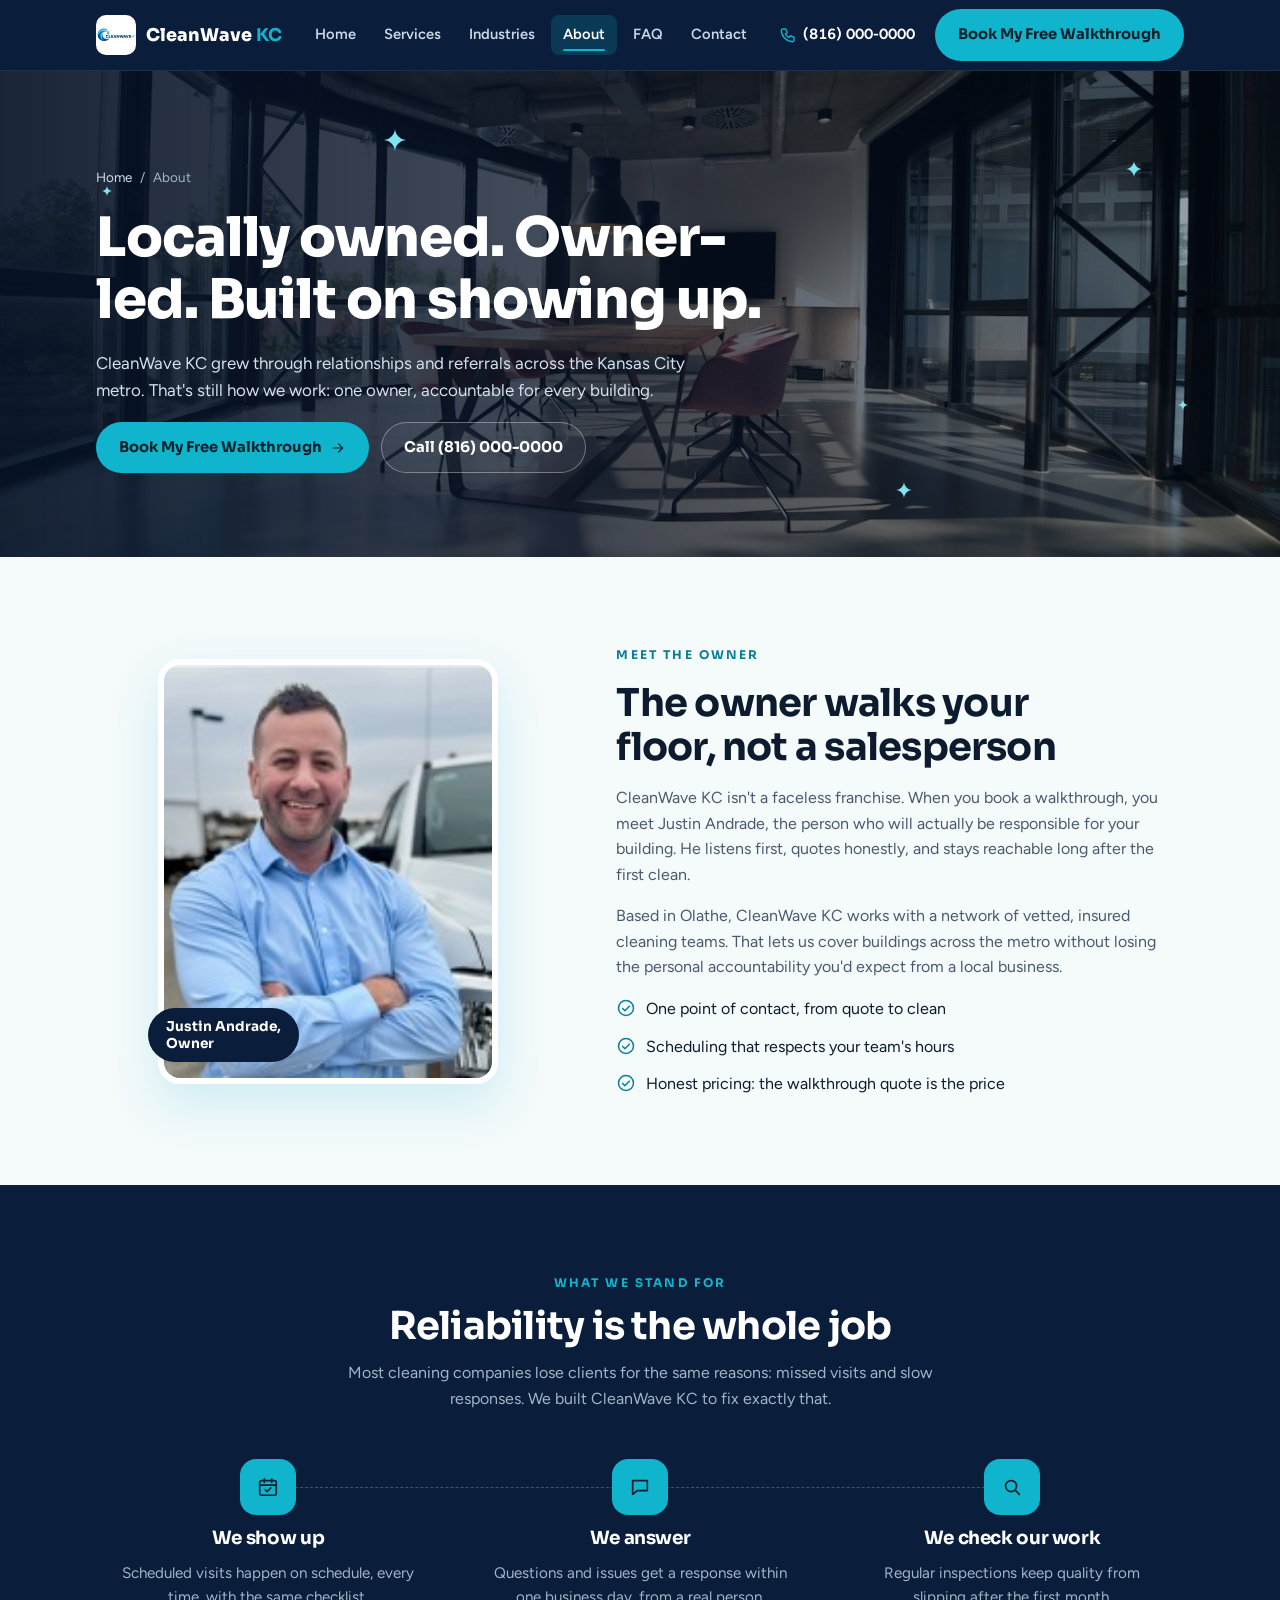
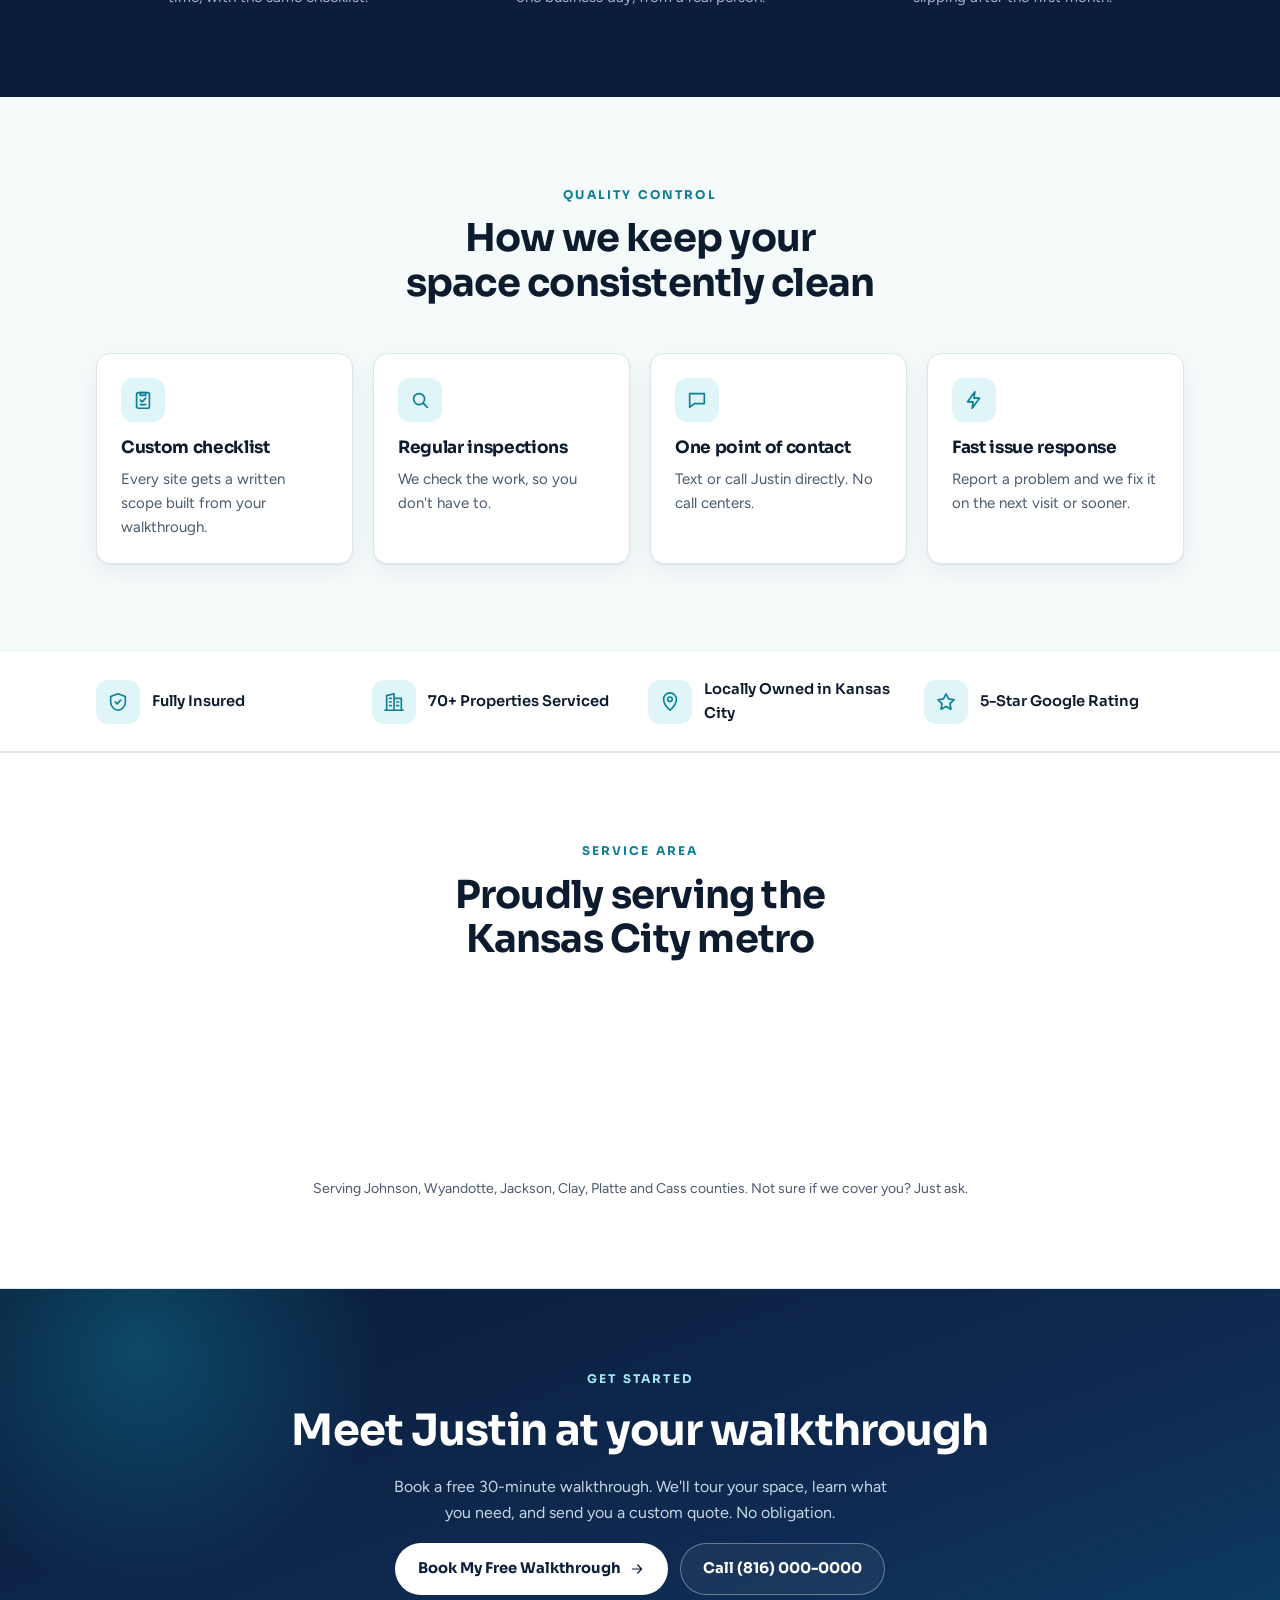
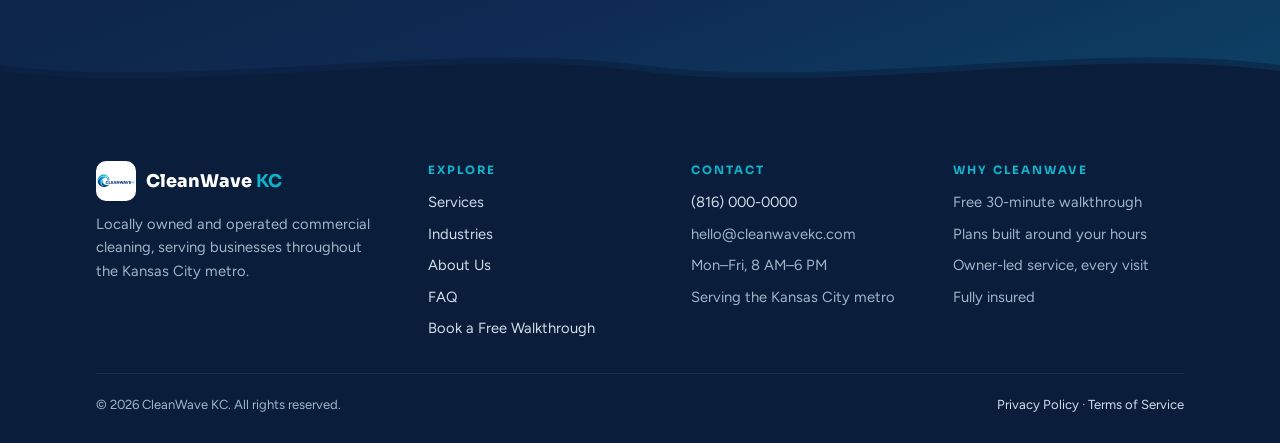
==== commit a94151a6: "Add ad landing page, ad tracking, and align claims with the video ads - New /walkthrough landing pag" ====
--- a/about.html
+++ b/about.html
@@ -8,6 +8,7 @@
 <link rel="preconnect" href="https://fonts.googleapis.com"><link rel="preconnect" href="https://fonts.gstatic.com" crossorigin><link rel="stylesheet" href="https://fonts.googleapis.com/css2?family=Sora:wght@500;600;700;800&family=Figtree:wght@400;500;600;700&display=swap">
 <link rel="stylesheet" href="styles.css">
 <style>:root{padding-top:env(safe-area-inset-top,0px);padding-bottom:env(safe-area-inset-bottom,0px)}[hidden]{display:none!important}</style>
+<!-- TRACKING: paste the Meta Pixel base code and the Google tag (gtag.js) here, on every page. -->
 </head>
 <body>
 <svg width="0" height="0" style="position:absolute" aria-hidden="true"><defs>
@@ -30,6 +31,7 @@
 <symbol id="i-bolt" viewBox="0 0 24 24"><path d="M13 3 5 14h6l-1 7 8-11h-6z"/></symbol>
 <symbol id="i-menu" viewBox="0 0 24 24"><path d="M4 7h16M4 12h16M4 17h16"/></symbol>
 <symbol id="i-leaf" viewBox="0 0 24 24"><path d="M5 19c0-8 5-14 15-14 0 10-6 15-14 15"/><path d="M5 19 13 11"/></symbol>
+<symbol id="i-building" viewBox="0 0 24 24"><path d="M4 21V5l8-2v18M12 8h8v13"/><path d="M2 21h20M7 8h2M7 12h2M7 16h2M15 12h2M15 16h2"/></symbol>
 <symbol id="i-key" viewBox="0 0 24 24"><circle cx="8" cy="14" r="4"/><path d="m11 11 9-9M17 5l2 2M15 7l2 2"/></symbol>
 </defs></svg>
 <header class="top">
@@ -79,10 +81,10 @@
 </div>
 </div></section>
 <section class="trust" aria-label="Why businesses trust us"><div class="wrap">
-  <div><span class="badge"><svg class="ico"><use href="#i-shield"/></svg></span>Fully Insured &amp; Bonded</div>
-  <div><span class="badge"><svg class="ico"><use href="#i-user"/></svg></span>Background-Checked Staff</div>
+  <div><span class="badge"><svg class="ico"><use href="#i-shield"/></svg></span>Fully Insured</div>
+  <div><span class="badge"><svg class="ico"><use href="#i-building"/></svg></span>70+ Properties Serviced</div>
   <div><span class="badge"><svg class="ico"><use href="#i-pin"/></svg></span>Locally Owned in Kansas City</div>
-  <div><span class="badge"><svg class="ico"><use href="#i-star"/></svg></span>100% Satisfaction Guarantee</div>
+  <div><span class="badge"><svg class="ico"><use href="#i-star"/></svg></span>5-Star Google Rating</div>
 </div></section>
 <section class="sec alt" id="area"><div class="wrap">
   <div class="head"><span class="eyebrow">Service area</span><h2>Proudly serving the Kansas City metro</h2></div>
@@ -103,7 +105,7 @@
     </div>
     <div><h4>Explore</h4><ul><li><a href="services.html">Services</a></li><li><a href="industries.html">Industries</a></li><li><a href="about.html">About Us</a></li><li><a href="faq.html">FAQ</a></li><li><a href="quote.html">Book a Free Walkthrough</a></li></ul></div>
     <div><h4>Contact</h4><ul><li><a href="tel:+18160000000">(816) 000-0000</a></li><li>hello@cleanwavekc.com</li><li>Mon–Fri, 8 AM–6 PM</li><li>Serving the Kansas City metro</li></ul></div>
-    <div><h4>Why CleanWave</h4><ul><li>Free 30-minute walkthrough</li><li>Plans built around your hours</li><li>Owner-led service, every visit</li><li>Fully insured &amp; bonded</li></ul></div>
+    <div><h4>Why CleanWave</h4><ul><li>Free 30-minute walkthrough</li><li>Plans built around your hours</li><li>Owner-led service, every visit</li><li>Fully insured</li></ul></div>
     <div class="legal"><span>© 2026 CleanWave KC. All rights reserved.</span><span><a href="privacy-policy.html">Privacy Policy</a> · <a href="terms.html">Terms of Service</a></span></div>
   </div>
 </footer>
--- a/styles.css
+++ b/styles.css
@@ -391,3 +391,48 @@
   .rv,.steps.rv .step,.vs.rv li,.checks.rv li,.chips.rv span{opacity:1!important;transform:none!important}
   .steps.rv::before{transform:none!important}
 }
+
+/* ================= AD LANDING PAGE ================= */
+.lp-top .wrap{gap:14px}
+.lp-phone{margin-left:auto}
+@media (max-width:1060px){.lp-top .phone.lp-phone{display:flex}.lp-top .btn.lp-hbtn{display:none}}
+@media (max-width:420px){.lp-phone span{display:none}}
+.lp-hero .wrap.lp-grid{display:grid;grid-template-columns:1.05fr .95fr;gap:44px;align-items:start;text-align:left;justify-items:stretch;padding-block:64px 64px}
+.lp-copy{display:grid;gap:18px;align-content:start;padding-top:18px}
+.lp-copy .pill{justify-self:start}
+.lp-hero h1{font-size:clamp(2.1rem,4.6vw,3.3rem);max-width:15ch}
+.lp-hero .lede{max-width:48ch}
+.lp-proof{list-style:none;margin:0;padding:0;display:grid;gap:10px;color:#e3edf4;font-weight:600}
+.lp-proof li{display:flex;gap:10px;align-items:center}
+.lp-proof .ico{width:20px;height:20px;color:var(--teal);flex:none}
+.lp-stars{display:flex;flex-wrap:wrap;align-items:center;gap:10px;font-size:.9rem;color:#b9cddc}
+.lp-formwrap{scroll-margin-top:90px;min-width:0}
+.lp-formhead{background:#10b4cc;color:#04202a;border-radius:20px 20px 0 0;padding:16px 26px 14px}
+.lp-formhead h2{font-size:1.25rem}
+.lp-formhead p{font-size:.9rem;font-weight:500}
+.lp-formwrap .form{border-radius:0 0 20px 20px;border-top:0;box-shadow:0 30px 60px rgba(0,0,0,.3)}
+@media (max-width:900px){
+  .lp-hero .wrap.lp-grid{grid-template-columns:1fr;gap:28px;padding-block:44px 40px}
+  .lp-copy{padding-top:0}
+}
+.lp-stats{background:var(--surface);border-bottom:1px solid var(--line)}
+.lp-stats .wrap{display:grid;grid-template-columns:repeat(4,1fr);gap:16px;padding-block:26px;text-align:center}
+.lp-stats b{display:block;font-family:var(--display);font-size:1.9rem;font-weight:800;color:var(--teal-ink);line-height:1.1}
+.lp-stats span{font-size:.88rem;color:var(--ink-2);font-weight:600}
+@media (max-width:640px){.lp-stats .wrap{grid-template-columns:1fr 1fr}}
+.steps.four{grid-template-columns:repeat(4,1fr)}
+.steps.four::before{left:12%;right:12%}
+@media (max-width:900px){.steps.four{grid-template-columns:1fr 1fr}.steps.four::before{display:none}}
+@media (max-width:520px){.steps.four{grid-template-columns:1fr}}
+.lp-foot{background:var(--band);color:var(--on-band-2)}
+.lp-foot .wrap{display:flex;flex-wrap:wrap;justify-content:space-between;gap:10px;padding-block:24px;font-size:.84rem}
+.lp-foot a{color:#cfdeea;text-decoration:none}
+.lp-bar{display:none}
+@media (max-width:760px){
+  .lp-bar{display:flex;gap:10px;position:fixed;left:0;right:0;bottom:0;z-index:55;background:rgba(10,29,58,.96);backdrop-filter:blur(8px);padding:10px max(12px,env(safe-area-inset-right,0px)) calc(10px + env(safe-area-inset-bottom,0px)) max(12px,env(safe-area-inset-left,0px));transform:translateY(110%);transition:transform .3s}
+  .lp-bar.show{transform:none}
+  .lp-bar .btn{flex:1;justify-content:center}
+  .lp-bar .btn-ghost{flex:0 0 auto}
+  body:has(.lp-bar) .lp-foot{padding-bottom:76px}
+}
+.lp-hero .spark{display:none}
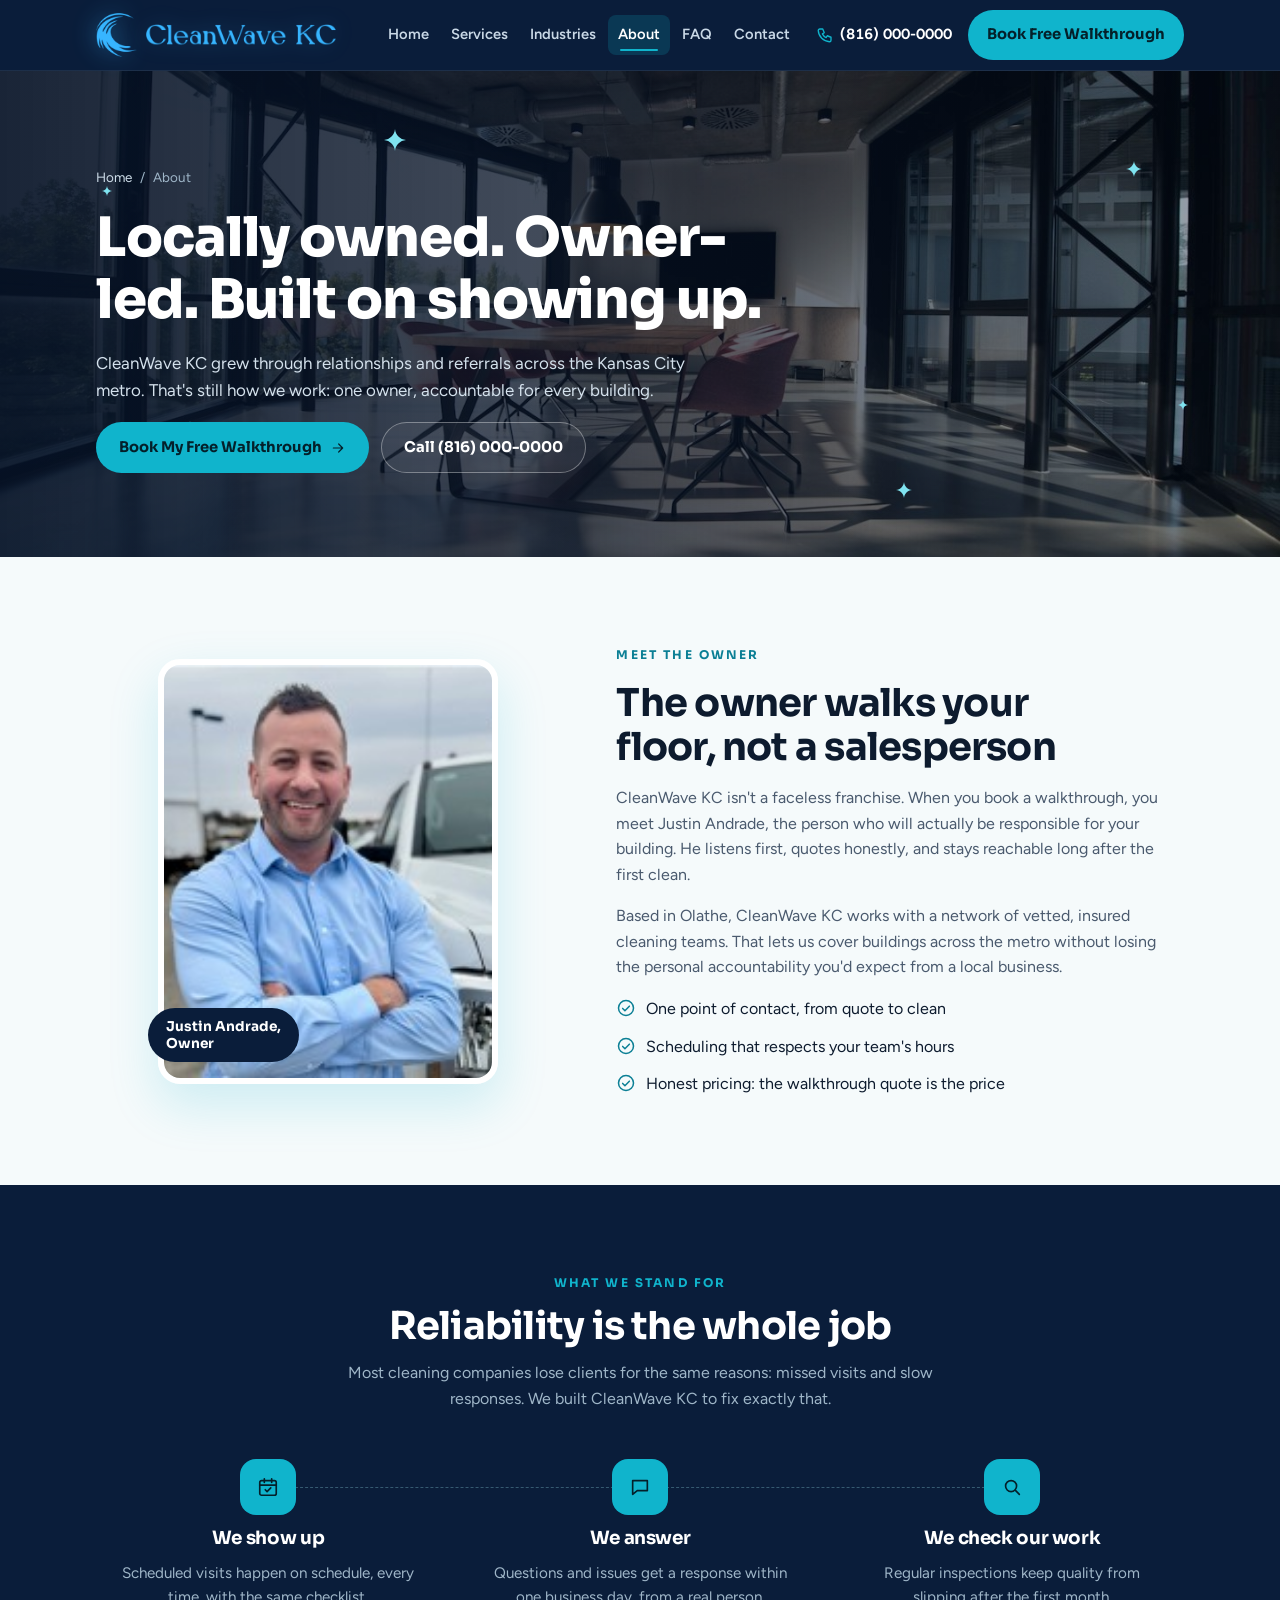
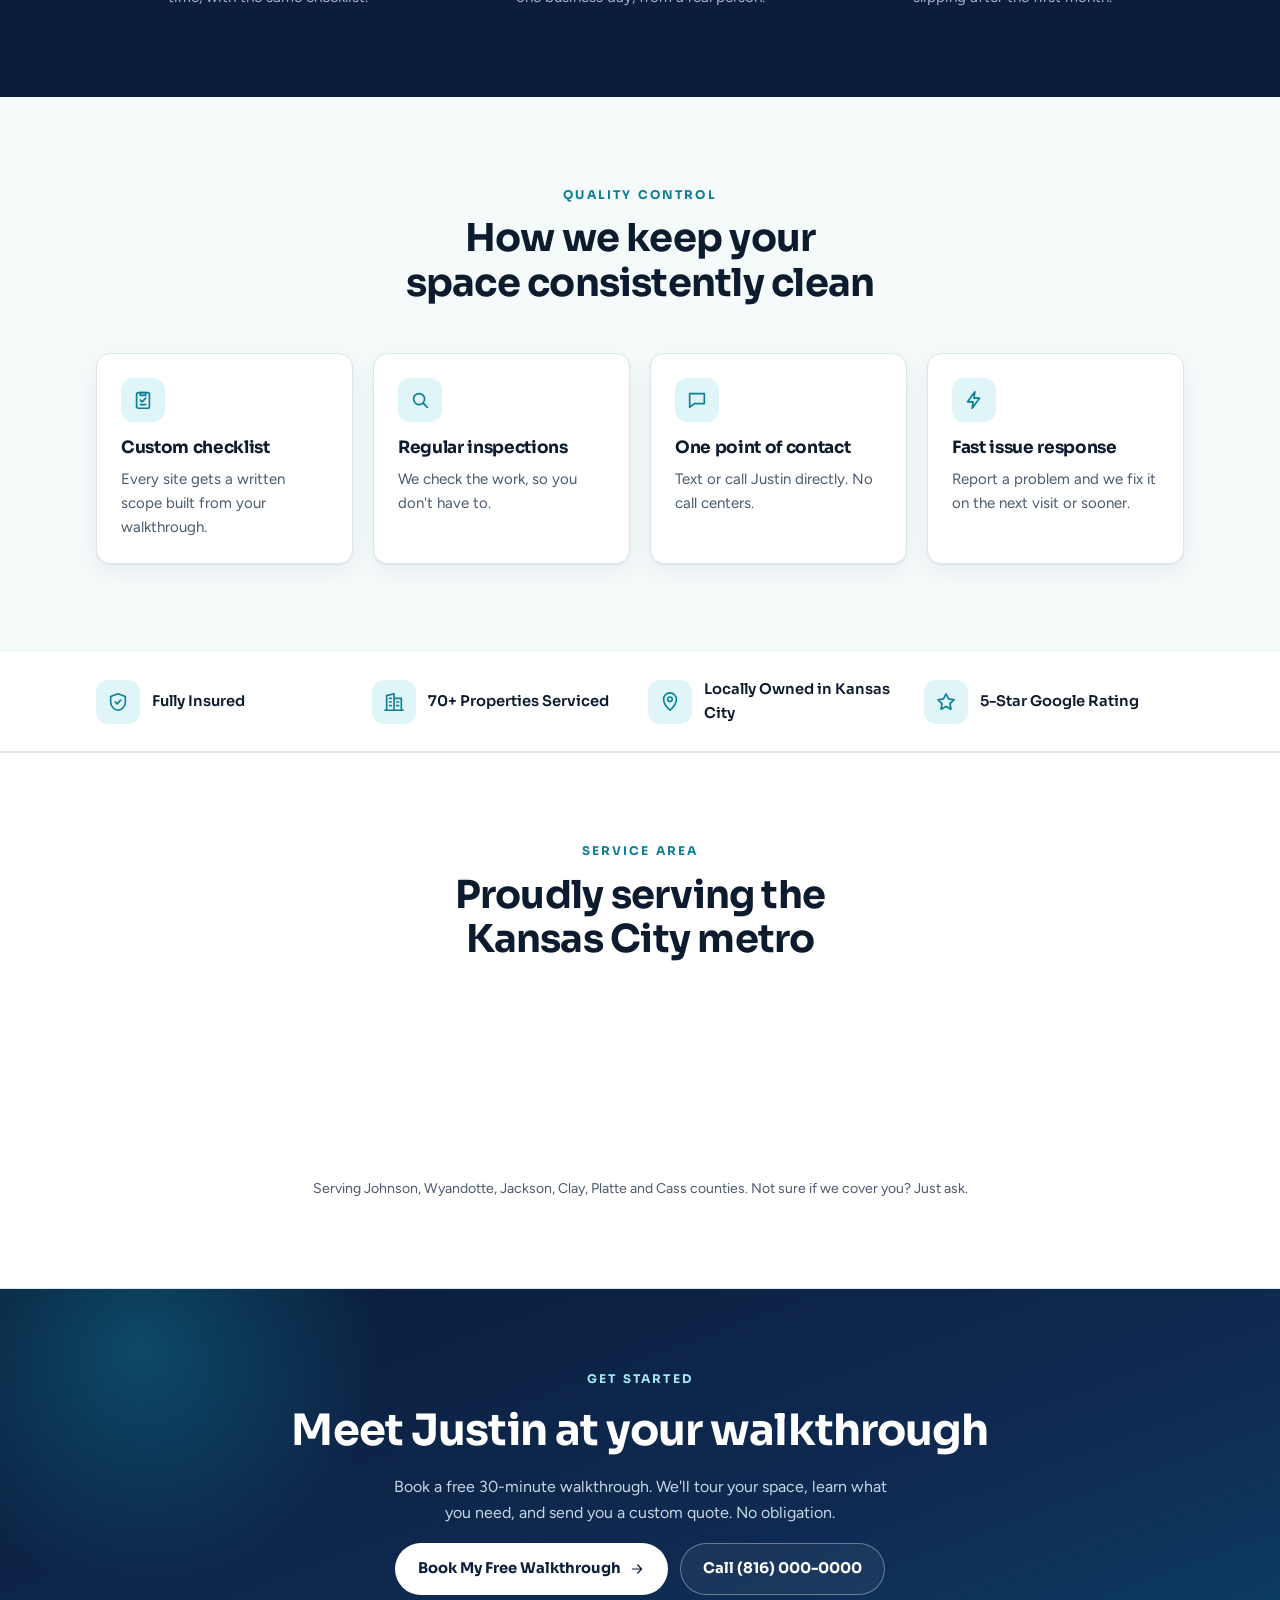
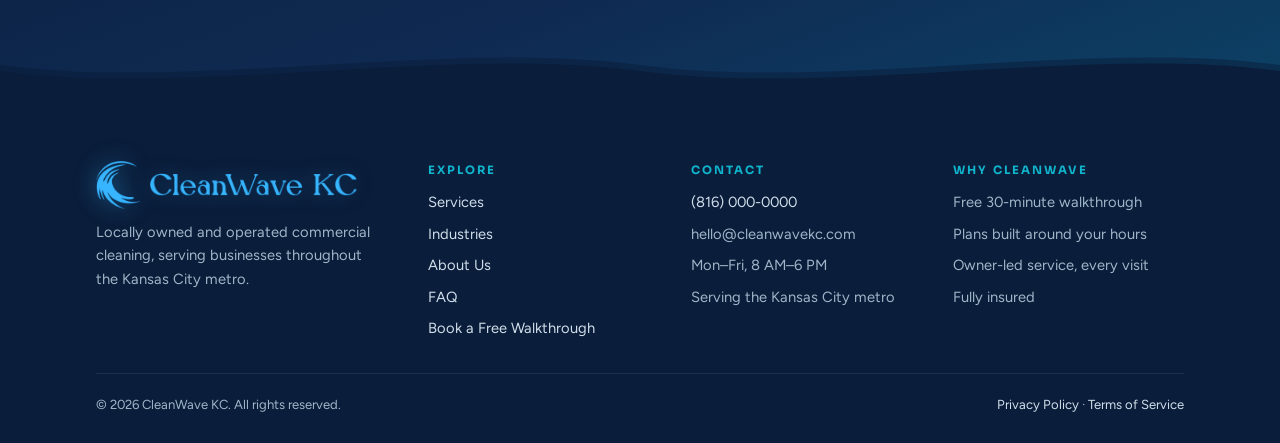
==== commit 2e53ff13: "Match the funnel: booking calendar, real Google reviews in 3D, funnel logo - Quote forms now post to" ====
--- a/about.html
+++ b/about.html
@@ -4,6 +4,7 @@
 <meta charset="utf-8">
 <meta name="viewport" content="width=device-width, initial-scale=1, viewport-fit=cover">
 <title>About · CleanWave KC</title>
+<link rel="icon" type="image/png" href="img/logo-mark.png">
 <meta name="claude:viewport-fit-sides" content="cover">
 <link rel="preconnect" href="https://fonts.googleapis.com"><link rel="preconnect" href="https://fonts.gstatic.com" crossorigin><link rel="stylesheet" href="https://fonts.googleapis.com/css2?family=Sora:wght@500;600;700;800&family=Figtree:wght@400;500;600;700&display=swap">
 <link rel="stylesheet" href="styles.css">
@@ -36,10 +37,10 @@
 </defs></svg>
 <header class="top">
   <div class="wrap">
-    <a class="logo" href="index.html"><img src="img/logo.png" alt="CleanWave KC logo"><span>CleanWave <b>KC</b></span></a>
+    <a class="logo" href="index.html" aria-label="CleanWave KC home"><span class="brand-logo"><img class="brand-mark" src="img/logo-mark.png" alt="" width="43" height="46"><img class="brand-word" src="img/logo-word.png" alt="CleanWave KC" width="199" height="23"></span></a>
     <nav class="nav" aria-label="Main"><a href="index.html">Home</a><a href="services.html">Services</a><a href="industries.html">Industries</a><a href="about.html" aria-current="page">About</a><a href="faq.html">FAQ</a><a href="quote.html">Contact</a></nav>
     <a class="phone" href="tel:+18160000000"><svg class="ico"><use href="#i-phone"/></svg>(816) 000-0000</a>
-    <a class="btn btn-teal" href="quote.html">Book My Free Walkthrough</a>
+    <a class="btn btn-teal" href="quote.html">Book Free Walkthrough</a>
     <button class="burger" id="burger" aria-label="Open menu" aria-expanded="false"><svg class="ico" style="width:26px;height:26px"><use href="#i-menu"/></svg></button>
   </div>
   <nav class="mnav" id="mnav" aria-label="Mobile"><a href="index.html">Home</a><a href="services.html">Services</a><a href="industries.html">Industries</a><a href="about.html" aria-current="page">About</a><a href="faq.html">FAQ</a><a href="quote.html">Contact</a><a href="tel:+18160000000">Call (816) 000-0000</a><a class="btn btn-teal" href="quote.html">Book My Free Walkthrough</a></nav>
@@ -100,7 +101,7 @@
 <footer>
   <div class="wrap">
     <div>
-      <a class="logo" href="index.html"><img src="img/logo.png" alt=""><span>CleanWave <b>KC</b></span></a>
+      <a class="logo" href="index.html" aria-label="CleanWave KC home"><span class="brand-logo"><img class="brand-mark" src="img/logo-mark.png" alt="" width="43" height="46"><img class="brand-word" src="img/logo-word.png" alt="CleanWave KC" width="199" height="23"></span></a>
       <p style="font-size:.92rem;max-width:32ch">Locally owned and operated commercial cleaning, serving businesses throughout the Kansas City metro.</p>
     </div>
     <div><h4>Explore</h4><ul><li><a href="services.html">Services</a></li><li><a href="industries.html">Industries</a></li><li><a href="about.html">About Us</a></li><li><a href="faq.html">FAQ</a></li><li><a href="quote.html">Book a Free Walkthrough</a></li></ul></div>
--- a/styles.css
+++ b/styles.css
@@ -436,3 +436,112 @@
   body:has(.lp-bar) .lp-foot{padding-bottom:76px}
 }
 .lp-hero .spark{display:none}
+
+/* ================= BRAND LOGO (matches the funnel) ================= */
+.logo{gap:0}
+.brand-logo{display:inline-flex;align-items:center;gap:9px}
+.brand-mark{height:44px;width:auto;filter:drop-shadow(0 0 12px rgba(55,181,255,.45));transform-origin:55% 55%;animation:markWave 6s ease-in-out infinite}
+.brand-word{height:22px;width:auto;filter:drop-shadow(0 0 10px rgba(55,181,255,.25))}
+.top.scrolled .brand-mark{height:38px}
+.top .brand-mark{transition:height .3s}
+footer .brand-mark{height:48px} footer .brand-word{height:24px}
+@keyframes markWave{0%,100%{transform:rotate(0deg) scale(1)}50%{transform:rotate(-8deg) scale(1.05)}}
+@media (max-width:420px){.brand-mark{height:36px}.brand-word{height:17px}}
+@media (prefers-reduced-motion:reduce){.brand-mark{animation:none}}
+.booked{max-width:640px;margin:0 auto;text-align:center;display:grid;gap:14px;justify-items:center;background:var(--surface);border:1px solid var(--line);border-radius:20px;padding:36px 24px;box-shadow:var(--shadow)}
+.badge.big{width:64px;height:64px;border-radius:18px;background:var(--teal);color:#04202a;animation:pop .6s cubic-bezier(.2,.7,.2,1) both}
+.badge.big .ico{width:32px;height:32px}
+.booked h2{font-size:clamp(1.4rem,3vw,1.9rem)}
+.booked-meta{display:flex;flex-wrap:wrap;justify-content:center;gap:10px 20px;font-weight:600;font-size:.92rem}
+.booked-meta span{display:flex;align-items:center;gap:7px}
+.booked-meta .ico{width:18px;height:18px;color:var(--teal-ink)}
+.booked a{color:var(--teal-ink);font-weight:700}
+
+/* ================= 3D GOOGLE REVIEWS ================= */
+.rev3d{position:relative;overflow:hidden;background:radial-gradient(120% 80% at 50% 0%,#12305c 0%,#0a1d3a 55%,#071529 100%);color:#fff;padding-block:96px 70px}
+.rev3d .glow{position:absolute;border-radius:50%;filter:blur(60px);pointer-events:none;opacity:.55}
+.rev3d .g1{width:460px;height:460px;background:#10b4cc;left:-160px;top:-120px;opacity:.28;animation:floaty 10s ease-in-out infinite}
+.rev3d .g2{width:420px;height:420px;background:#1a64d6;right:-140px;bottom:40px;opacity:.3;animation:floaty 13s ease-in-out infinite reverse}
+.rev3d .wrap{position:relative}
+.rev-head{display:grid;grid-template-columns:1fr auto;gap:40px;align-items:center;margin-bottom:56px}
+.rev-copy{display:grid;gap:14px;max-width:560px;min-width:0}
+.rev-copy .eyebrow{color:#7fe3f0}
+.rev-copy h2{font-size:clamp(1.8rem,3.6vw,2.6rem);color:#fff}
+.rev-copy p{color:#c6d3e6}
+.rev-copy .btn{justify-self:start;margin-top:6px}
+@media (max-width:760px){.rev-head{grid-template-columns:1fr;justify-items:center;text-align:center}.rev-copy .btn{justify-self:center}}
+
+.g-stars{display:inline-flex;gap:2px}
+.g-stars svg{width:16px;height:16px;fill:#F5B301}
+
+/* spinning rating coin */
+.coin-stage{perspective:900px;width:190px;height:220px;display:grid;justify-items:center;align-content:start}
+.coin{position:relative;width:170px;height:170px;transform-style:preserve-3d;animation:coinspin 9s cubic-bezier(.45,0,.2,1) infinite}
+.coin-face{position:absolute;inset:0;border-radius:50%;display:grid;place-items:center;align-content:center;gap:4px;backface-visibility:hidden;-webkit-backface-visibility:hidden;
+  background:radial-gradient(circle at 30% 25%,#fff7d6 0%,#ffd75e 30%,#f5b301 60%,#c88a00 100%);
+  box-shadow:inset 0 0 0 6px rgba(255,255,255,.35),inset 0 -10px 20px rgba(120,70,0,.35),0 0 40px rgba(245,179,1,.35);color:#3d2800}
+.coin-face.back{transform:rotateY(180deg)}
+.coin-face .g-stars svg{width:14px;height:14px;fill:#7a4f00}
+.c-score{font-family:var(--display);font-weight:800;font-size:2.6rem;line-height:1}
+.c-lbl{font-size:.7rem;font-weight:800;letter-spacing:.12em;text-transform:uppercase}
+.coin-shadow{width:120px;height:16px;margin-top:22px;border-radius:50%;background:radial-gradient(rgba(0,0,0,.45),transparent 70%);animation:coinshadow 9s cubic-bezier(.45,0,.2,1) infinite}
+@keyframes coinspin{0%,22%{transform:rotateY(0) translateY(0)}35%{transform:rotateY(180deg) translateY(-10px)}50%,72%{transform:rotateY(180deg) translateY(0)}85%{transform:rotateY(360deg) translateY(-10px)}100%{transform:rotateY(360deg) translateY(0)}}
+@keyframes coinshadow{0%,22%,50%,72%,100%{transform:scale(1);opacity:1}35%,85%{transform:scale(.8);opacity:.6}}
+
+/* coverflow */
+.cf{position:relative}
+.cf-stage{position:relative;height:400px;perspective:1400px;perspective-origin:50% 40%;touch-action:pan-y;user-select:none}
+.cf-card{position:absolute;left:50%;top:10px;width:min(400px,84vw);margin-left:calc(min(400px,84vw) / -2);transform-style:preserve-3d;
+  transition:transform .8s cubic-bezier(.2,.75,.2,1),opacity .8s,filter .8s;will-change:transform;cursor:pointer}
+.cf-inner{background:linear-gradient(160deg,#ffffff 0%,#f1f8fb 100%);color:#0d1b2e;border-radius:22px;padding:26px 26px 22px;display:grid;gap:12px;min-height:300px;align-content:start;
+  box-shadow:0 30px 60px -20px rgba(0,0,0,.55),0 0 0 1px rgba(255,255,255,.6) inset;transition:transform .25s ease-out;position:relative;overflow:hidden;
+  -webkit-box-reflect:below 14px linear-gradient(transparent 72%,rgba(255,255,255,.12))}
+.cf-inner::before{content:"\201C";position:absolute;right:18px;top:-18px;font-family:Georgia,serif;font-size:140px;line-height:1;color:rgba(16,180,204,.13)}
+.cf-inner::after{content:"";position:absolute;inset:0;background:radial-gradient(400px circle at var(--mx,50%) var(--my,0%),rgba(16,180,204,.16),transparent 40%);opacity:0;transition:opacity .3s;pointer-events:none}
+.cf-card.is-front .cf-inner::after{opacity:1}
+.cf-card.is-front{cursor:default}
+.cf-top{display:flex;align-items:center;gap:12px}
+.r-av{flex:none;width:44px;height:44px;border-radius:50%;display:grid;place-items:center;color:#fff;font-family:var(--display);font-weight:800;font-size:1.1rem}
+.r-av.sm{width:30px;height:30px;font-size:.85rem}
+.r-name{font-weight:700;font-size:1rem}
+.r-when{font-size:.8rem;color:#5a6b82}
+.g-logo{width:24px;height:24px;margin-left:auto;flex:none}
+.r-text{font-size:1rem;line-height:1.6;color:#22344d}
+.r-ver{display:flex;align-items:center;gap:6px;font-size:.78rem;font-weight:700;color:#0b7f95;margin-top:auto}
+.r-ver .ico{width:15px;height:15px}
+.cf-ctrl{display:flex;align-items:center;justify-content:center;gap:18px;margin-top:14px;position:relative;z-index:5}
+.cf-btn{width:46px;height:46px;border-radius:50%;border:1.5px solid rgba(255,255,255,.25);background:rgba(255,255,255,.06);color:#fff;display:grid;place-items:center;cursor:pointer;transition:background .2s,transform .2s}
+.cf-btn:hover{background:#10b4cc;color:#04202a;transform:scale(1.06)}
+.cf-btn .ico{width:20px;height:20px}
+.cf-dots{display:flex;gap:8px}
+.cf-dots button{width:9px;height:9px;border-radius:99px;border:0;padding:0;background:rgba(255,255,255,.3);cursor:pointer;transition:width .3s,background .3s}
+.cf-dots button.on{width:28px;background:#10b4cc}
+@media (max-width:700px){.cf-stage{height:430px}.cf-inner{min-height:330px;padding:22px 20px}.r-text{font-size:.95rem}}
+
+/* tilted 3D review ribbon */
+.mq3d{margin-top:64px;perspective:1000px;-webkit-mask-image:linear-gradient(90deg,transparent,#000 12%,#000 88%,transparent);mask-image:linear-gradient(90deg,transparent,#000 12%,#000 88%,transparent)}
+.mq-plane{transform:rotateX(22deg) rotateZ(-2deg);transform-origin:50% 100%}
+.mq-track{display:flex;gap:18px;width:max-content;animation:mq 42s linear infinite}
+.mq3d:hover .mq-track{animation-play-state:paused}
+.mq-pill{margin:0;display:grid;grid-template-columns:auto 1fr;gap:6px 12px;align-items:start;width:340px;padding:16px 18px;border-radius:16px;background:rgba(255,255,255,.07);border:1px solid rgba(255,255,255,.14);backdrop-filter:blur(6px)}
+.mq-pill blockquote{margin:0;font-size:.9rem;line-height:1.5;color:#dce6f5}
+.mq-pill figcaption{grid-column:2;display:flex;align-items:center;gap:8px;font-size:.82rem;color:#fff}
+.mq-pill .g-stars svg{width:12px;height:12px}
+@keyframes mq{from{transform:translateX(0)}to{transform:translateX(-50%)}}
+
+@media (prefers-reduced-motion:reduce){
+  .coin,.coin-shadow,.mq-track,.rev3d .glow{animation:none!important}
+  .mq3d{overflow-x:auto}.mq-plane{transform:none}
+}
+.logo img.brand-mark,.logo img.brand-word{width:auto;background:none;border-radius:0}
+.logo img.brand-mark{height:44px}
+.logo img.brand-word{height:22px}
+.top.scrolled .logo img.brand-mark{height:38px}
+footer .logo img.brand-mark{height:48px} footer .logo img.brand-word{height:24px}
+@media (max-width:420px){.logo img.brand-mark{height:36px}.logo img.brand-word{height:17px}}
+.top .wrap{gap:16px}
+.nav{gap:2px}
+.nav a{padding:8px 10px}
+.top .phone{white-space:nowrap}
+.top .btn{padding:12px 18px}
+@media (max-width:1240px){.top:not(.lp-top) .phone{display:none}}
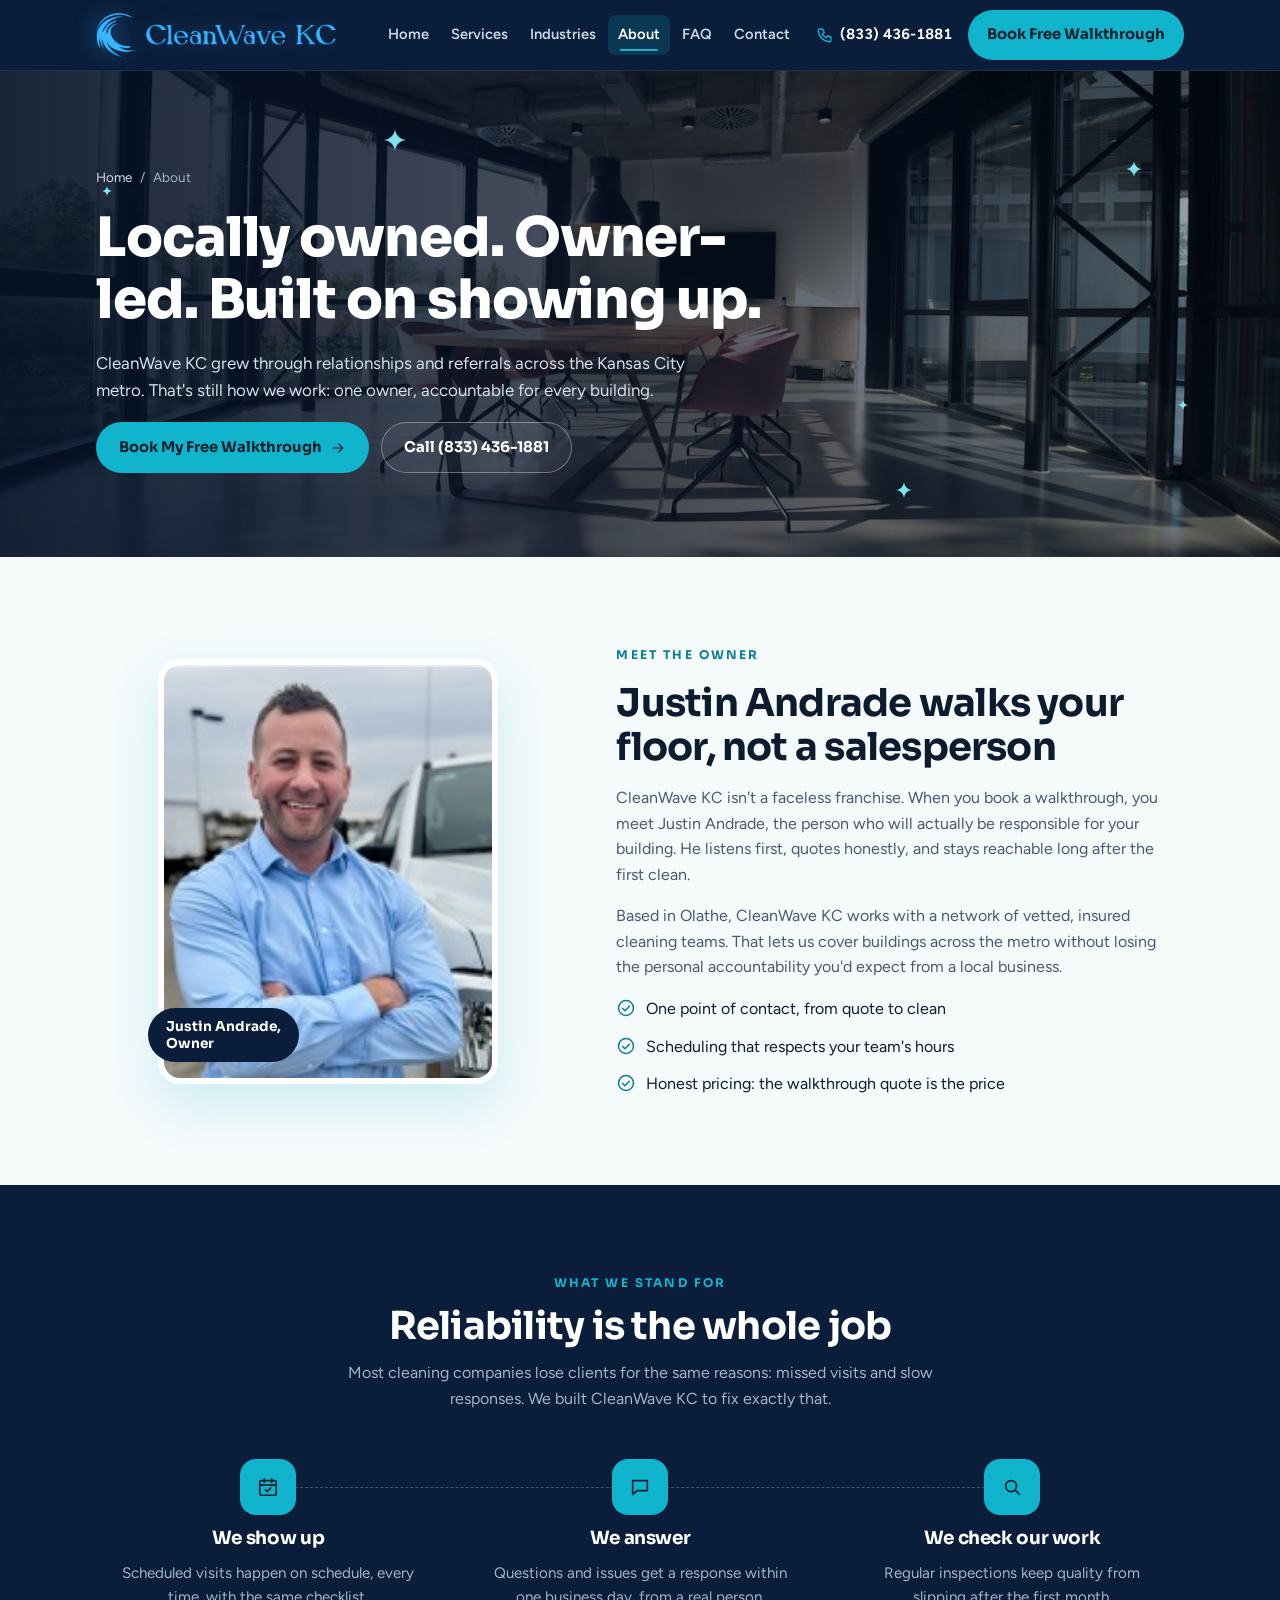
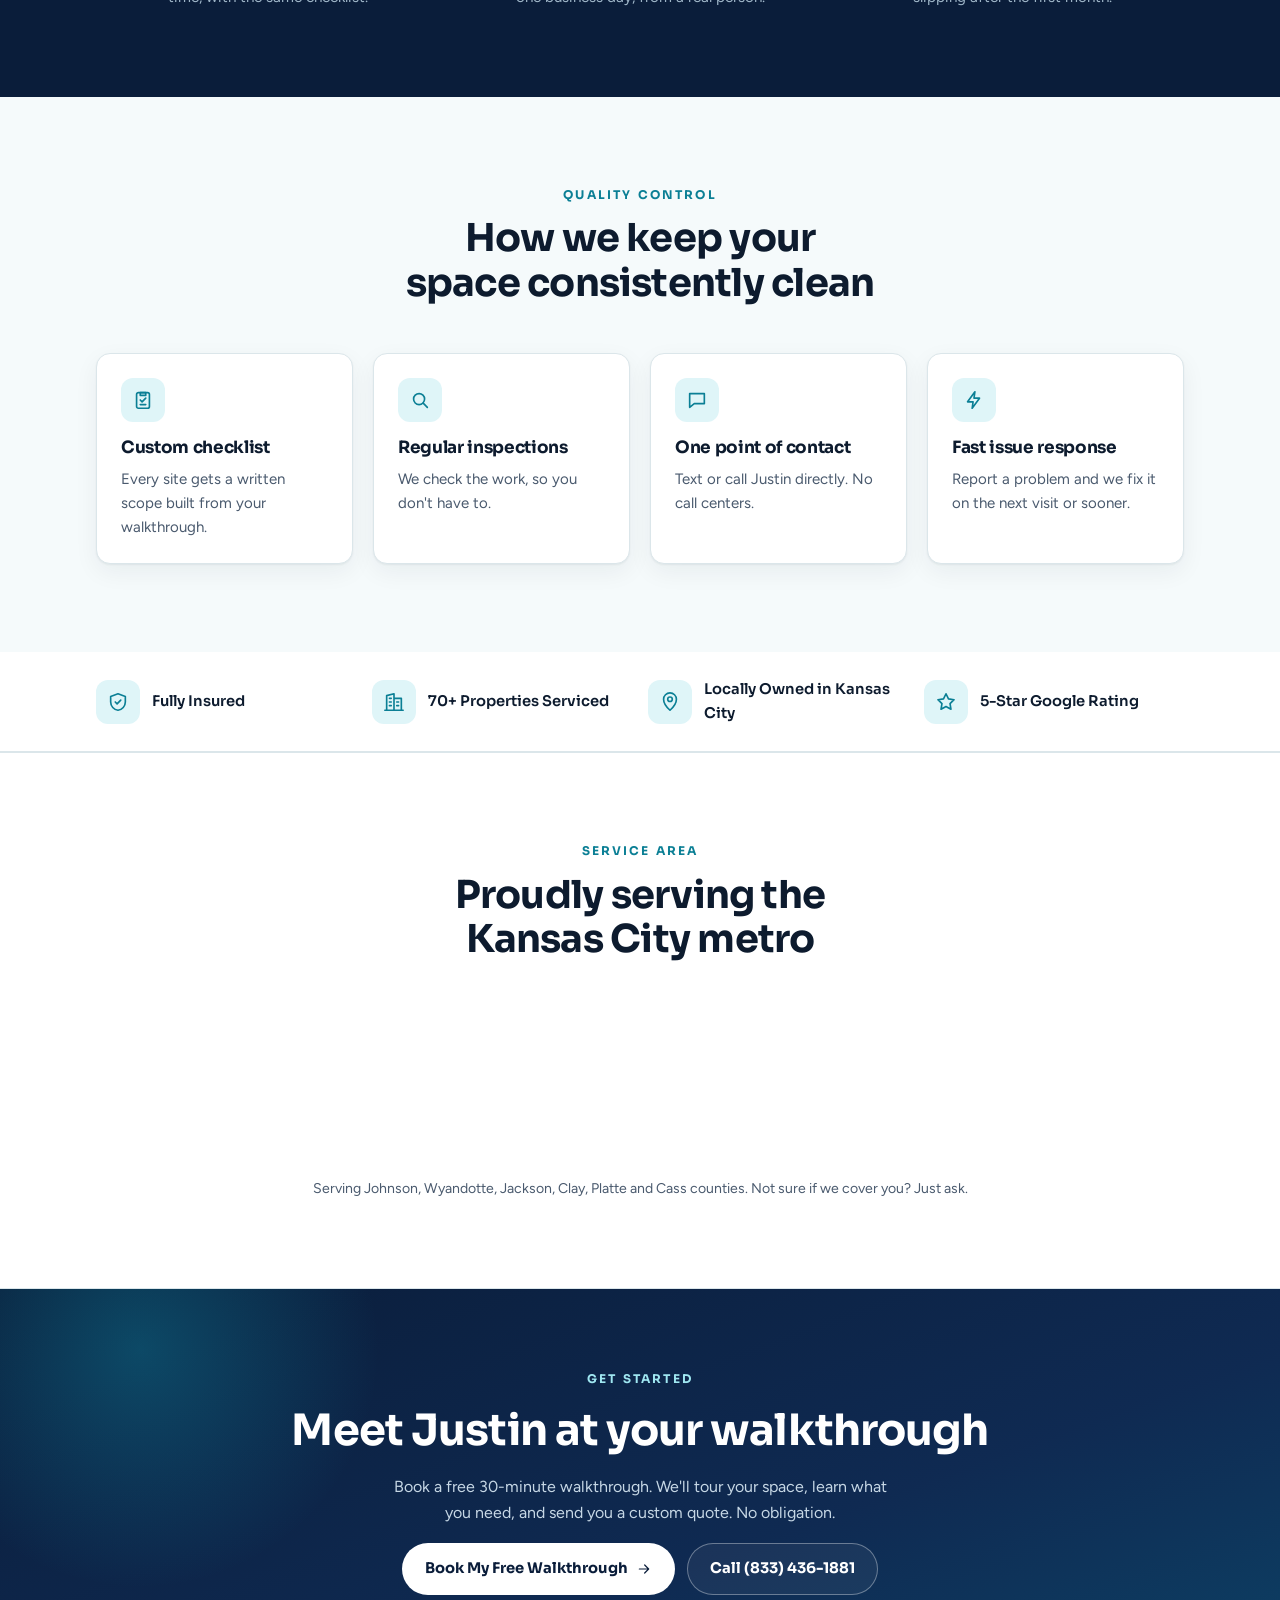
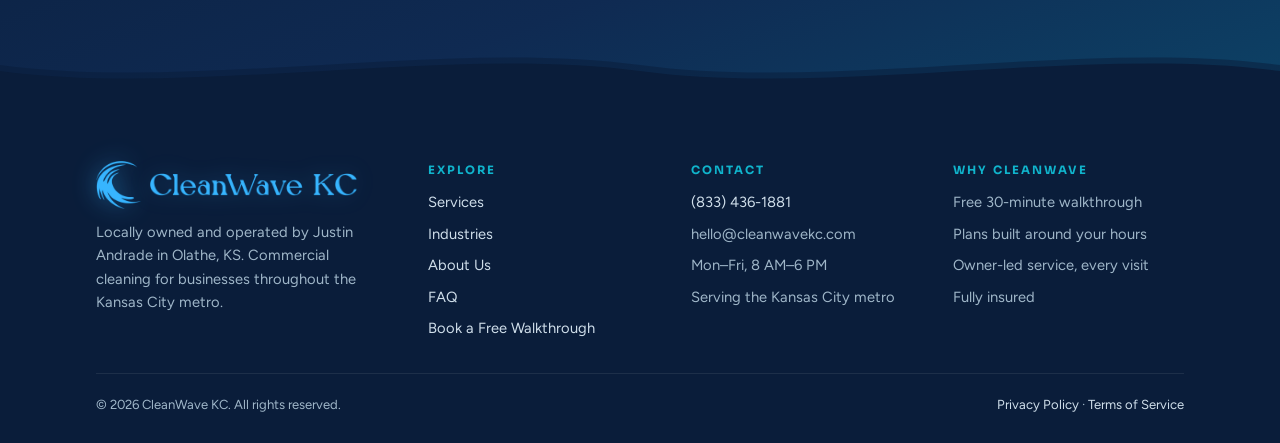
==== commit 2fa16e9c: "SEO: about page as Justin Andrade owner page, Person + AboutPage schema, real phone" ====
--- a/about.html
+++ b/about.html
@@ -3,13 +3,93 @@
 <head>
 <meta charset="utf-8">
 <meta name="viewport" content="width=device-width, initial-scale=1, viewport-fit=cover">
-<title>About · CleanWave KC</title>
+<title>Justin Andrade, Owner of CleanWave KC | Olathe, KS Commercial Cleaning</title>
 <link rel="icon" type="image/png" href="img/logo-mark.png">
 <meta name="claude:viewport-fit-sides" content="cover">
 <link rel="preconnect" href="https://fonts.googleapis.com"><link rel="preconnect" href="https://fonts.gstatic.com" crossorigin><link rel="stylesheet" href="https://fonts.googleapis.com/css2?family=Sora:wght@500;600;700;800&family=Figtree:wght@400;500;600;700&display=swap">
 <link rel="stylesheet" href="styles.css">
 <style>:root{padding-top:env(safe-area-inset-top,0px);padding-bottom:env(safe-area-inset-bottom,0px)}[hidden]{display:none!important}</style>
 <!-- TRACKING: paste the Meta Pixel base code and the Google tag (gtag.js) here, on every page. -->
+  <meta name="description" content="Meet Justin Andrade, owner of CleanWave KC. He personally walks every building, quotes honestly and stays your single point of contact for commercial cleaning in Kansas City.">
+  <link rel="canonical" href="https://www.cleanwavekc.com/about">
+  <script type="application/ld+json">
+{
+  "@context": "https://schema.org",
+  "@graph": [
+    {
+      "@type": "LocalBusiness",
+      "@id": "https://www.cleanwavekc.com/#business",
+      "name": "CleanWave KC",
+      "legalName": "CleanWave KC LLC",
+      "url": "https://www.cleanwavekc.com/",
+      "logo": "https://www.cleanwavekc.com/img/logo-mark.png",
+      "image": "https://www.cleanwavekc.com/img/logo-mark.png",
+      "description": "Locally owned commercial cleaning and janitorial company in Olathe, Kansas, serving businesses across the Kansas City metro.",
+      "telephone": "+1-833-436-1881",
+      "foundingDate": "2024-09",
+      "founder": {
+        "@id": "https://www.cleanwavekc.com/about#justin-andrade"
+      },
+      "employee": {
+        "@id": "https://www.cleanwavekc.com/about#justin-andrade"
+      },
+      "address": {
+        "@type": "PostalAddress",
+        "addressLocality": "Olathe",
+        "addressRegion": "KS",
+        "addressCountry": "US"
+      },
+      "areaServed": [
+        "Olathe, KS",
+        "Overland Park, KS",
+        "Lenexa, KS",
+        "Gardner, KS",
+        "Lawrence, KS",
+        "Kansas City, KS",
+        "Kansas City, MO",
+        "Johnson County, KS"
+      ],
+      "sameAs": [
+        "https://www.facebook.com/profile.php?id=61566322469825",
+        "https://www.instagram.com/cleanwave_kc/",
+        "https://www.linkedin.com/company/cleanwave-kc",
+        "https://www.pinterest.com/cleanwavekc/",
+        "https://www.youtube.com/@CleanWaveKCCommercialCleaning"
+      ]
+    },
+    {
+      "@type": "Person",
+      "@id": "https://www.cleanwavekc.com/about#justin-andrade",
+      "name": "Justin Andrade",
+      "jobTitle": "Owner",
+      "url": "https://www.cleanwavekc.com/about",
+      "image": "https://www.cleanwavekc.com/img/justin.jpg",
+      "worksFor": {
+        "@id": "https://www.cleanwavekc.com/#business"
+      },
+      "homeLocation": {
+        "@type": "Place",
+        "name": "Olathe, Kansas"
+      },
+      "sameAs": [
+        "https://www.facebook.com/justin.andrade.71"
+      ]
+    },
+    {
+      "@type": "AboutPage",
+      "@id": "https://www.cleanwavekc.com/about#page",
+      "url": "https://www.cleanwavekc.com/about",
+      "name": "About Justin Andrade, Owner of CleanWave KC",
+      "about": {
+        "@id": "https://www.cleanwavekc.com/#business"
+      },
+      "mainEntity": {
+        "@id": "https://www.cleanwavekc.com/about#justin-andrade"
+      }
+    }
+  ]
+}
+  </script>
 </head>
 <body>
 <svg width="0" height="0" style="position:absolute" aria-hidden="true"><defs>
@@ -39,11 +119,11 @@
   <div class="wrap">
     <a class="logo" href="index.html" aria-label="CleanWave KC home"><span class="brand-logo"><img class="brand-mark" src="img/logo-mark.png" alt="" width="43" height="46"><img class="brand-word" src="img/logo-word.png" alt="CleanWave KC" width="199" height="23"></span></a>
     <nav class="nav" aria-label="Main"><a href="index.html">Home</a><a href="services.html">Services</a><a href="industries.html">Industries</a><a href="about.html" aria-current="page">About</a><a href="faq.html">FAQ</a><a href="quote.html">Contact</a></nav>
-    <a class="phone" href="tel:+18160000000"><svg class="ico"><use href="#i-phone"/></svg>(816) 000-0000</a>
+    <a class="phone" href="tel:+18334361881"><svg class="ico"><use href="#i-phone"/></svg>(833) 436-1881</a>
     <a class="btn btn-teal" href="quote.html">Book Free Walkthrough</a>
     <button class="burger" id="burger" aria-label="Open menu" aria-expanded="false"><svg class="ico" style="width:26px;height:26px"><use href="#i-menu"/></svg></button>
   </div>
-  <nav class="mnav" id="mnav" aria-label="Mobile"><a href="index.html">Home</a><a href="services.html">Services</a><a href="industries.html">Industries</a><a href="about.html" aria-current="page">About</a><a href="faq.html">FAQ</a><a href="quote.html">Contact</a><a href="tel:+18160000000">Call (816) 000-0000</a><a class="btn btn-teal" href="quote.html">Book My Free Walkthrough</a></nav>
+  <nav class="mnav" id="mnav" aria-label="Mobile"><a href="index.html">Home</a><a href="services.html">Services</a><a href="industries.html">Industries</a><a href="about.html" aria-current="page">About</a><a href="faq.html">FAQ</a><a href="quote.html">Contact</a><a href="tel:+18334361881">Call (833) 436-1881</a><a class="btn btn-teal" href="quote.html">Book My Free Walkthrough</a></nav>
 </header>
 <main>
 <section class="hero phero" style="background-image:url('img/hero-about.jpg')">
@@ -51,14 +131,14 @@
     <nav class="crumbs" aria-label="Breadcrumb"><a href="index.html">Home</a><span>/</span><span>About</span></nav>
     <h1>Locally owned. Owner-led. Built on showing up.</h1>
     <p class="lede">CleanWave KC grew through relationships and referrals across the Kansas City metro. That's still how we work: one owner, accountable for every building.</p>
-    <div class="ctas"><a class="btn btn-teal" href="quote.html">Book My Free Walkthrough <svg class="ico"><use href="#i-arrow"/></svg></a><a class="btn btn-ghost" href="tel:+18160000000">Call (816) 000-0000</a></div>
+    <div class="ctas"><a class="btn btn-teal" href="quote.html">Book My Free Walkthrough <svg class="ico"><use href="#i-arrow"/></svg></a><a class="btn btn-ghost" href="tel:+18334361881">Call (833) 436-1881</a></div>
   </div>
 </section>
 <section class="sec"><div class="wrap owner">
   <div class="photo"><img src="img/justin.jpg" alt="Justin Andrade, owner of CleanWave KC"><span class="tag">Justin Andrade,<br>Owner</span></div>
   <div class="copy">
     <span class="eyebrow">Meet the owner</span>
-    <h2>The owner walks your floor, not a salesperson</h2>
+    <h2>Justin Andrade walks your floor, not a salesperson</h2>
     <p>CleanWave KC isn't a faceless franchise. When you book a walkthrough, you meet Justin Andrade, the person who will actually be responsible for your building. He listens first, quotes honestly, and stays reachable long after the first clean.</p>
     <p>Based in Olathe, CleanWave KC works with a network of vetted, insured cleaning teams. That lets us cover buildings across the metro without losing the personal accountability you'd expect from a local business.</p>
     <ul class="ticks"><li><svg class="ico"><use href="#i-check"/></svg>One point of contact, from quote to clean</li><li><svg class="ico"><use href="#i-check"/></svg>Scheduling that respects your team's hours</li><li><svg class="ico"><use href="#i-check"/></svg>Honest pricing: the walkthrough quote is the price</li></ul>
@@ -95,17 +175,17 @@
 <section class="cta"><div class="wrap">
   <span class="eyebrow" style="color:#9fe7f1">Get started</span>
   <h2>Meet Justin at your walkthrough</h2><p>Book a free 30-minute walkthrough. We'll tour your space, learn what you need, and send you a custom quote. No obligation.</p>
-  <div class="ctas"><a class="btn btn-white" href="quote.html">Book My Free Walkthrough <svg class="ico"><use href="#i-arrow"/></svg></a><a class="btn btn-ghost" href="tel:+18160000000">Call (816) 000-0000</a></div>
+  <div class="ctas"><a class="btn btn-white" href="quote.html">Book My Free Walkthrough <svg class="ico"><use href="#i-arrow"/></svg></a><a class="btn btn-ghost" href="tel:+18334361881">Call (833) 436-1881</a></div>
 </div></section>
 </main>
 <footer>
   <div class="wrap">
     <div>
       <a class="logo" href="index.html" aria-label="CleanWave KC home"><span class="brand-logo"><img class="brand-mark" src="img/logo-mark.png" alt="" width="43" height="46"><img class="brand-word" src="img/logo-word.png" alt="CleanWave KC" width="199" height="23"></span></a>
-      <p style="font-size:.92rem;max-width:32ch">Locally owned and operated commercial cleaning, serving businesses throughout the Kansas City metro.</p>
+      <p style="font-size:.92rem;max-width:32ch">Locally owned and operated by Justin Andrade in Olathe, KS. Commercial cleaning for businesses throughout the Kansas City metro.</p>
     </div>
     <div><h4>Explore</h4><ul><li><a href="services.html">Services</a></li><li><a href="industries.html">Industries</a></li><li><a href="about.html">About Us</a></li><li><a href="faq.html">FAQ</a></li><li><a href="quote.html">Book a Free Walkthrough</a></li></ul></div>
-    <div><h4>Contact</h4><ul><li><a href="tel:+18160000000">(816) 000-0000</a></li><li>hello@cleanwavekc.com</li><li>Mon–Fri, 8 AM–6 PM</li><li>Serving the Kansas City metro</li></ul></div>
+    <div><h4>Contact</h4><ul><li><a href="tel:+18334361881">(833) 436-1881</a></li><li>hello@cleanwavekc.com</li><li>Mon–Fri, 8 AM–6 PM</li><li>Serving the Kansas City metro</li></ul></div>
     <div><h4>Why CleanWave</h4><ul><li>Free 30-minute walkthrough</li><li>Plans built around your hours</li><li>Owner-led service, every visit</li><li>Fully insured</li></ul></div>
     <div class="legal"><span>© 2026 CleanWave KC. All rights reserved.</span><span><a href="privacy-policy.html">Privacy Policy</a> · <a href="terms.html">Terms of Service</a></span></div>
   </div>
